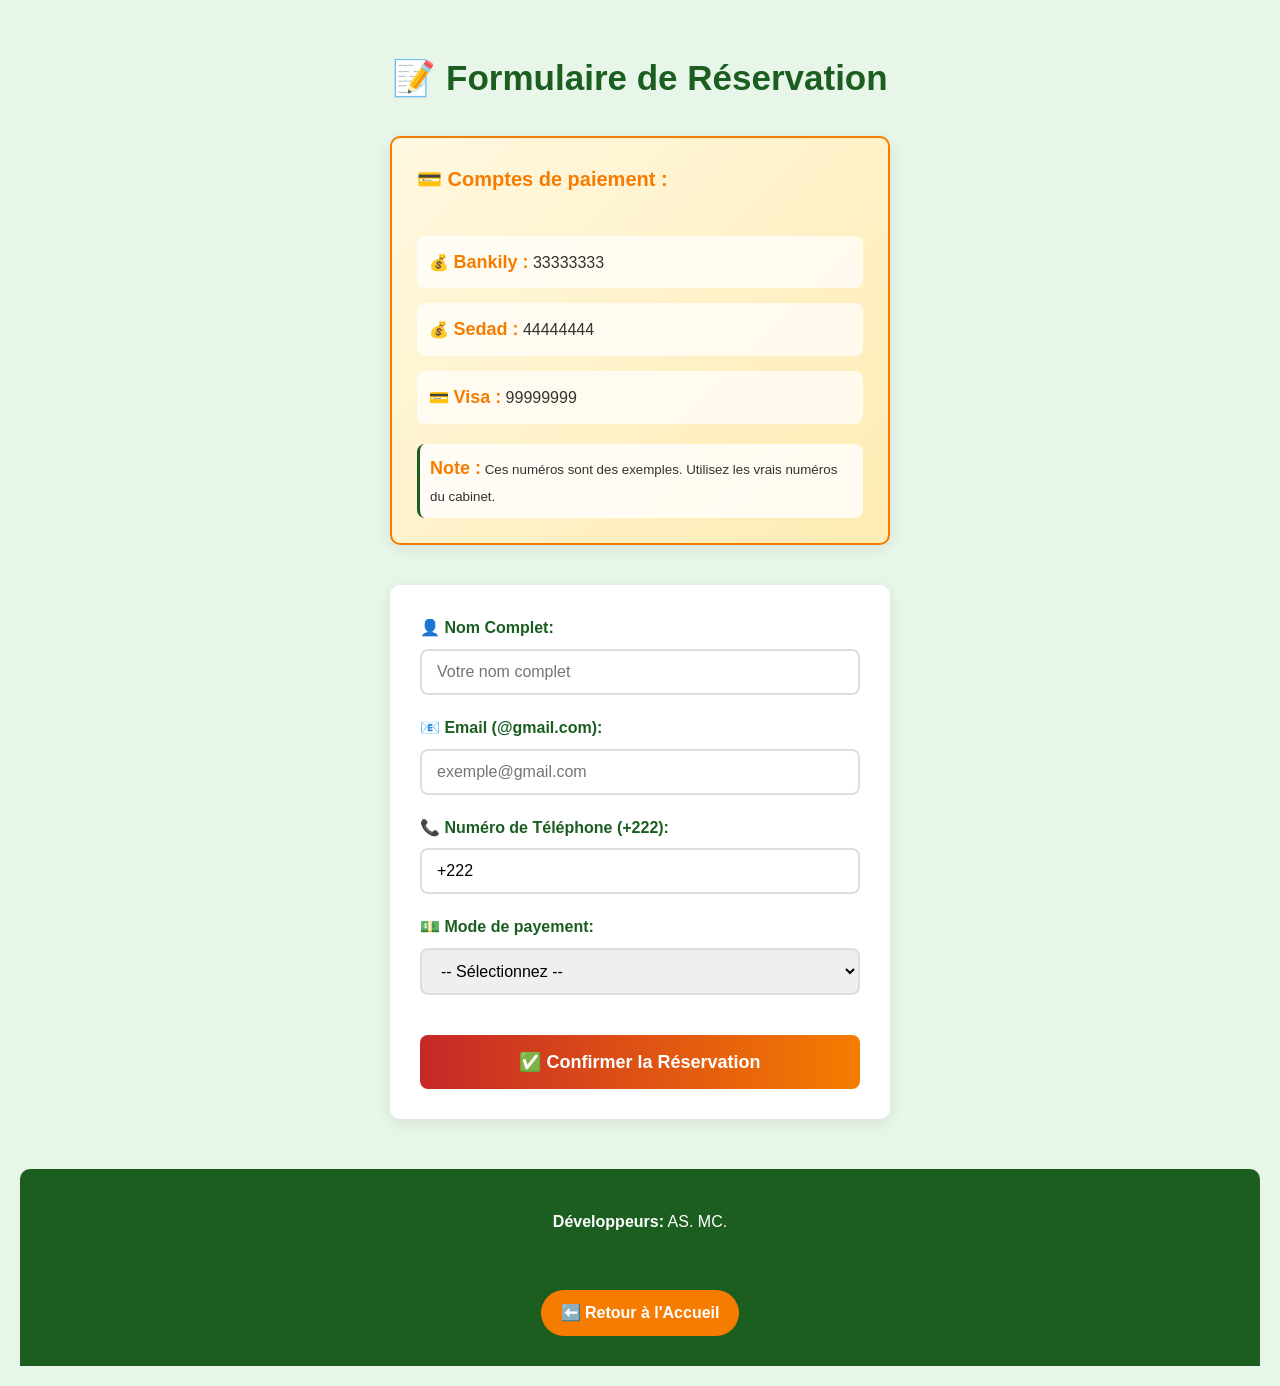
==== booking.html @ 9ab7e004 "Add files via upload" ====
<!DOCTYPE html>
<html lang="fr">
<head>
    <meta charset="UTF-8">
    <meta name="viewport" content="width=device-width, initial-scale=1.0">
    <link rel="stylesheet" href="style.css">
    <title>Booking - Cabinet ISI</title>
</head>
<body>
    <h2 style="color: var(--primary-green); font-size: 35px; text-align: center; margin: 30px 0;">
        📝 Formulaire de Réservation
    </h2>
    
    <!-- معلومات الدفع -->
    <div class="payment-info-box">
        <strong style="color: var(--accent-orange); font-size: 20px;">💳 Comptes de paiement :</strong><br><br>
        
        <div class="payment-method">
            💰 <strong>Bankily :</strong> 33333333
        </div>
        <div class="payment-method">
            💰 <strong>Sedad :</strong> 44444444
        </div>
        <div class="payment-method">
            💳 <strong>Visa :</strong> 99999999
        </div>
        
        <div style="margin-top: 20px; padding: 10px; background: rgba(255,255,255,0.8); border-radius: 8px; border-left: 3px solid var(--primary-green);">
            <small><strong>Note :</strong> Ces numéros sont des exemples. Utilisez les vrais numéros du cabinet.</small>
        </div>
    </div>
    
    <!-- نموذج الحجز -->
    <form id="bookingForm" class="booking-form fade-in">
        <div class="form-group">
            <label>👤 Nom Complet:</label>
            <input type="text" id="nom" placeholder="Votre nom complet" required>
        </div>
        
        <div class="form-group">
            <label>📧 Email (@gmail.com):</label>
            <input type="email" id="email" placeholder="exemple@gmail.com" required>
        </div>
        
        <div class="form-group">
            <label>📞 Numéro de Téléphone (+222):</label>
            <input type="text" id="tel" value="+222 " required>
        </div>
        
        <div class="form-group">
            <label>💵 Mode de payement:</label>
            <select id="payment" required>
                <option value="">-- Sélectionnez --</option>
                <option>Bankily</option>
                <option>SEDAD</option>
                <option>VISA</option>
            </select>
        </div>
        
        <button type="button" onclick="validateForm()" class="submit-btn">
            ✅ Confirmer la Réservation
        </button>
    </form>
    
    <!-- رسالة الواتساب -->
    <div id="msgWhatsapp" class="whatsapp-message">
        <p style="color: var(--accent-blue); font-size: 18px;">
            📩 <strong>Étape finale :</strong> Si vous avez payé, envoyez le reçu sur WhatsApp : 
            <a href="https://wa.me/22230726475" class="whatsapp-link" target="_blank"> <!-- تم التحديث -->
                👉 Cliquez ici : +22230726475
            </a> 
            pour recevoir votre ticket officiel.
        </p>
    </div>
    
    <!-- التذييل -->
    <footer>
        <p><strong>Développeurs:</strong> AS. MC.</p>
        <br>
        <a href="index.html" class="back-link">⬅️ Retour à l'Accueil</a>
    </footer>
    
    <script>
        function validateForm() {
            const email = document.getElementById('email').value;
            const tel = document.getElementById('tel').value;
            const nom = document.getElementById('nom').value;
            const payment = document.getElementById('payment').value;

            // التحقق من الاسم
            if (nom.length < 3) { 
                alert("Veuillez entrer votre nom complet (au moins 3 caractères)."); 
                return; 
            }
            
            // التحقق من البريد الإلكتروني
            if (!email.endsWith('@gmail.com')) { 
                alert("L'email doit être une adresse @gmail.com validé."); 
                return; 
            }
            
            // التحقق من رقم الهاتف
            if (!tel.startsWith('+222') || tel.replace(/\s/g, '').length < 12) { 
                alert("Numéro invalide. Exemple: +222 30 72 64 75"); 
                return; 
            }
            
            // التحقق من طريقة الدفع
            if (!payment) { 
                alert("Veuillez sélectionner un mode de paiement."); 
                return; 
            }

            // إذا نجحت جميع الاختبارات
            document.getElementById('msgWhatsapp').classList.add('show');
            document.getElementById('msgWhatsapp').scrollIntoView({ behavior: 'smooth' });
            
            // رسالة تأكيد
            alert("✅ Réservation confirmée! Veuillez envoyer votre reçu sur WhatsApp au numéro: +22230726475");
        }
        
        // التحكم في حقل رقم الهاتف
        document.getElementById('tel').addEventListener('input', function() {
            if (!this.value.startsWith('+222')) {
                this.value = '+222 ' + this.value.replace(/[^0-9]/g, '').substring(4);
            }
        });
        
        // تنسيق رقم الهاتف أثناء الكتابة
        document.getElementById('tel').addEventListener('keyup', function() {
            let value = this.value.replace(/\D/g, '');
            if (value.length > 3 && value.length <= 6) {
                this.value = '+222 ' + value.substring(3, 5) + ' ' + value.substring(5);
            } else if (value.length > 6 && value.length <= 8) {
                this.value = '+222 ' + value.substring(3, 5) + ' ' + value.substring(5, 7) + ' ' + value.substring(7);
            }
        });
    </script>
</body>
</html>
---- style.css ----
/* ============================================
   ملف الأنماط الموحد - Cabinet Médical ISI
   ألوان متناسقة وتحسينات بصرية
=============================================== */

/* ----- 1. المتغيرات والتهيئة الأساسية ----- */
:root {
    /* لوحة ألوان طبية متناسقة */
    --primary-green: #1b5e20; /* أخضر رئيسي غامق */
    --secondary-green: #2e7d32; /* أخضر ثانوي */
    --light-green: #e8f5e9; /* أخضر فاتح للخلفية */
    --accent-orange: #f57c00; /* برتقالي دافئ */
    --accent-red: #c62828; /* أحمر ناعم */
    --accent-blue: #1565c0; /* أزرق ثقة */
    --white: #ffffff;
    --gray-light: #f5f5f5;
    --gray-medium: #757575;
    --shadow: 0 4px 15px rgba(0, 0, 0, 0.08);
    --radius: 10px;
}

* {
    margin: 0;
    padding: 0;
    box-sizing: border-box;
}

body {
    font-family: 'Segoe UI', 'Arial', sans-serif;
    background-color: var(--light-green);
    color: #333;
    line-height: 1.6;
    padding: 20px;
    min-height: 100vh;
}

/* ----- 2. العلامة المائية الخلفية ----- */
body::before {
    content: "ISI";
    position: fixed;
    top: 0;
    left: 0;
    width: 100%;
    height: 100%;
    font-size: 120px;
    font-weight: bold;
    color: rgba(27, 94, 32, 0.03);
    display: flex;
    flex-wrap: wrap;
    justify-content: space-around;
    align-content: space-around;
    z-index: -1;
    pointer-events: none;
    opacity: 0.5;
}

/* ----- 3. التصميم العام المشترك ----- */
h1, h2, h3 {
    color: var(--primary-green);
    margin-bottom: 20px;
}

.main-title {
    background: linear-gradient(135deg, var(--primary-green), var(--accent-blue));
    color: white;
    font-size: 42px;
    padding: 25px 40px;
    border-radius: 15px;
    display: inline-block;
    margin: 30px auto;
    box-shadow: var(--shadow);
    text-align: center;
}

.isi-blue {
    color: #bbdefb;
    text-shadow: 1px 1px 2px rgba(0,0,0,0.3);
}

/* ----- 4. التصميم لـ index.html ----- */

/* شبكة التخصصات الطبية */
.specialities-container {
    max-width: 1200px;
    margin: 40px auto;
    padding: 20px;
}

.specialities-grid {
    display: grid;
    grid-template-columns: repeat(auto-fit, minmax(250px, 1fr));
    gap: 20px;
    margin-top: 30px;
}

.speciality-item {
    background: white;
    padding: 25px 20px;
    border-radius: var(--radius);
    text-align: center;
    box-shadow: var(--shadow);
    transition: all 0.3s ease;
    border-left: 5px solid var(--secondary-green);
    cursor: pointer;
}

.speciality-item:hover {
    transform: translateY(-5px);
    box-shadow: 0 8px 20px rgba(0,0,0,0.15);
    border-left-color: var(--accent-orange);
}

.speciality-item a {
    color: var(--primary-green);
    text-decoration: none;
    font-size: 20px;
    font-weight: 600;
    display: block;
}

.speciality-item a:hover {
    color: var(--accent-orange);
}

/* قسم الخدمات */
.services-container {
    background: linear-gradient(135deg, #fff3e0, #ffe0b2);
    border: 2px dashed var(--accent-orange);
    padding: 30px;
    border-radius: var(--radius);
    margin: 50px auto;
    max-width: 800px;
    box-shadow: var(--shadow);
}

.services-title {
    font-family: 'Georgia', serif;
    font-size: 32px;
    color: var(--accent-red);
    text-align: center;
    margin-bottom: 25px;
}

.service-sub {
    background: white;
    margin: 15px 0;
    padding: 15px;
    border-radius: var(--radius);
    border-left: 4px solid var(--accent-blue);
}

.service-sub a {
    color: var(--primary-green);
    text-decoration: none;
    font-size: 18px;
    font-weight: 600;
}

.service-sub:hover {
    background-color: var(--light-green);
}

/* ----- 5. التصميم لـ booking.html ----- */

/* معلومات الدفع */
.payment-info-box {
    background: linear-gradient(135deg, #fff8e1, #ffecb3);
    padding: 25px;
    border-radius: var(--radius);
    border: 2px solid var(--accent-orange);
    max-width: 500px;
    margin: 30px auto;
    box-shadow: var(--shadow);
}

.payment-info-box strong {
    color: var(--accent-orange);
    font-size: 18px;
}

.payment-method {
    margin: 15px 0;
    padding: 12px;
    background: rgba(255,255,255,0.7);
    border-radius: 8px;
}

/* نموذج الحجز */
.booking-form {
    background: white;
    padding: 30px;
    border-radius: var(--radius);
    box-shadow: var(--shadow);
    max-width: 500px;
    margin: 40px auto;
}

.form-group {
    margin-bottom: 20px;
}

.form-group label {
    display: block;
    color: var(--primary-green);
    margin-bottom: 8px;
    font-weight: 600;
}

.form-group input,
.form-group select {
    width: 100%;
    padding: 12px 15px;
    border: 2px solid #ddd;
    border-radius: 8px;
    font-size: 16px;
    transition: border-color 0.3s;
}

.form-group input:focus,
.form-group select:focus {
    border-color: var(--secondary-green);
    outline: none;
}

.submit-btn {
    background: linear-gradient(to right, var(--accent-red), var(--accent-orange));
    color: white;
    border: none;
    padding: 16px;
    width: 100%;
    border-radius: 8px;
    font-size: 18px;
    font-weight: bold;
    cursor: pointer;
    transition: all 0.3s;
    margin-top: 20px;
}

.submit-btn:hover {
    transform: translateY(-2px);
    box-shadow: 0 6px 12px rgba(245, 124, 0, 0.3);
}

/* رسالة الواتساب */
.whatsapp-message {
    background: linear-gradient(135deg, #e3f2fd, #bbdefb);
    padding: 25px;
    border-radius: var(--radius);
    border-left: 5px solid var(--accent-blue);
    max-width: 600px;
    margin: 30px auto;
    display: none;
}

.whatsapp-message.show {
    display: block;
    animation: fadeIn 0.5s ease;
}

.whatsapp-link {
    display: inline-block;
    background: #25D366;
    color: white;
    padding: 12px 25px;
    border-radius: 30px;
    text-decoration: none;
    font-weight: bold;
    margin-top: 15px;
    transition: all 0.3s;
}

.whatsapp-link:hover {
    background: #1da851;
    transform: scale(1.05);
}

/* ----- 6. التذييل المشترك ----- */
footer {
    background: var(--primary-green);
    color: white;
    padding: 30px 20px;
    margin-top: 50px;
    border-radius: var(--radius) var(--radius) 0 0;
    text-align: center;
}

footer p {
    margin: 10px 0;
}

.contact-line {
    color: #bbdefb;
    font-style: italic;
    border-bottom: 1px solid rgba(187, 222, 251, 0.3);
    display: inline-block;
    padding-bottom: 5px;
}

.multi-color {
    font-size: 28px;
    font-weight: bold;
    background: linear-gradient(45deg, #f44336, #ff9800, #4caf50, #2196f3);
    -webkit-background-clip: text;
    -webkit-text-fill-color: transparent;
    margin: 15px 0;
}

.back-link {
    display: inline-block;
    background: var(--accent-orange);
    color: white;
    padding: 10px 20px;
    border-radius: 30px;
    text-decoration: none;
    font-weight: bold;
    margin-top: 20px;
    transition: all 0.3s;
}

.back-link:hover {
    background: var(--accent-red);
    transform: translateY(-2px);
}

/* ----- 7. التأثيرات والرسوم المتحركة ----- */
@keyframes fadeIn {
    from { opacity: 0; transform: translateY(20px); }
    to { opacity: 1; transform: translateY(0); }
}

.fade-in {
    animation: fadeIn 0.6s ease;
}

/* ----- 8. التصميم المتجاوب ----- */
@media (max-width: 768px) {
    .main-title {
        font-size: 32px;
        padding: 20px;
    }
    
    .specialities-grid {
        grid-template-columns: 1fr;
    }
    
    .booking-form,
    .payment-info-box {
        margin: 20px;
    }
    
    body::before {
        font-size: 80px;
    }
}

@media (max-width: 480px) {
    body {
        padding: 10px;
    }
    
    .main-title {
        font-size: 28px;
    }
    
    .services-title {
        font-size: 26px;
    }
}
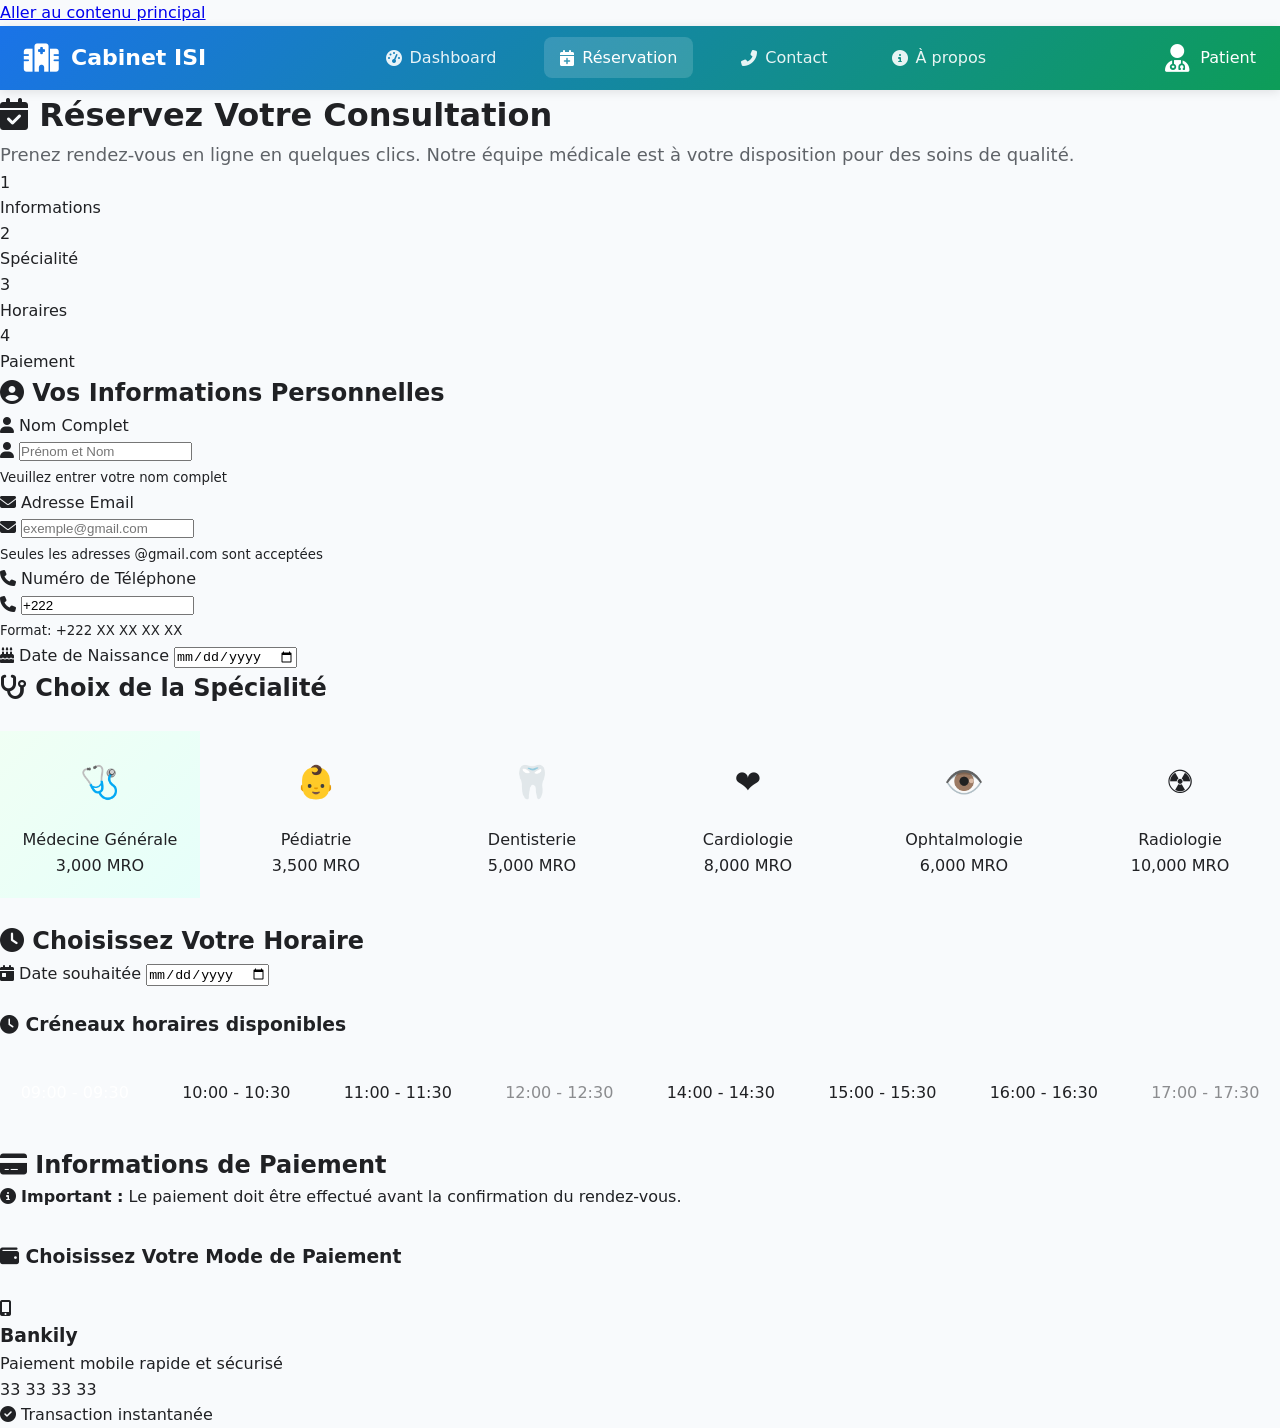
==== commit 52f047dd: "Add files via upload" ====
--- a/booking.html
+++ b/booking.html
@@ -4,137 +4,332 @@
     <meta charset="UTF-8">
     <meta name="viewport" content="width=device-width, initial-scale=1.0">
     <link rel="stylesheet" href="style.css">
-    <title>Booking - Cabinet ISI</title>
+    <link rel="stylesheet" href="https://cdnjs.cloudflare.com/ajax/libs/font-awesome/6.4.0/css/all.min.css">
+    <title>Réservation - Cabinet Médical ISI</title>
+    <style>
+        /* أنماط إضافية خاصة بصفحة الحجز */
+        .specialty-selector {
+            display: grid;
+            grid-template-columns: repeat(auto-fit, minmax(140px, 1fr));
+            gap: 16px;
+            margin: 24px 0;
+        }
+        
+        .specialty-option {
+            background: var(--bg-secondary);
+            border: 2px solid var(--border-light);
+            border-radius: var(--radius-md);
+            padding: 20px 16px;
+            text-align: center;
+            cursor: pointer;
+            transition: all 0.3s ease;
+        }
+        
+        .specialty-option:hover {
+            border-color: var(--medical-teal);
+            transform: translateY(-2px);
+            box-shadow: var(--shadow-md);
+        }
+        
+        .specialty-option.selected {
+            background: linear-gradient(135deg, #f0fff4, #e6fffa);
+            border-color: var(--medical-teal);
+            box-shadow: var(--shadow-md);
+        }
+        
+        .specialty-icon {
+            font-size: 32px;
+            margin-bottom: 12px;
+            color: var(--medical-navy);
+        }
+        
+        .time-slots {
+            display: grid;
+            grid-template-columns: repeat(auto-fit, minmax(120px, 1fr));
+            gap: 12px;
+            margin: 24px 0;
+        }
+        
+        .time-slot {
+            background: var(--bg-secondary);
+            border: 2px solid var(--border-light);
+            border-radius: var(--radius-md);
+            padding: 16px;
+            text-align: center;
+            cursor: pointer;
+            transition: all 0.3s ease;
+        }
+        
+        .time-slot:hover {
+            border-color: var(--medical-teal);
+        }
+        
+        .time-slot.selected {
+            background: linear-gradient(135deg, var(--medical-navy), var(--medical-teal));
+            color: white;
+            border-color: transparent;
+            box-shadow: var(--shadow-md);
+        }
+        
+        .time-slot.disabled {
+            opacity: 0.5;
+            cursor: not-allowed;
+            background: var(--border-light);
+        }
+        
+        .summary-card {
+            background: linear-gradient(135deg, #f8fafc, #f1f5f9);
+            border-radius: var(--radius-lg);
+            padding: 32px;
+            margin: 32px 0;
+            border: 2px solid var(--border-light);
+        }
+        
+        .summary-item {
+            display: flex;
+            justify-content: space-between;
+            padding: 16px 0;
+            border-bottom: 1px solid var(--border-light);
+        }
+        
+        .summary-item:last-child {
+            border-bottom: none;
+            font-weight: 700;
+            font-size: 18px;
+            color: var(--medical-navy);
+        }
+        
+        .amount {
+            font-weight: 600;
+            color: var(--medical-navy);
+        }
+    </style>
 </head>
 <body>
-    <h2 style="color: var(--primary-green); font-size: 35px; text-align: center; margin: 30px 0;">
-        📝 Formulaire de Réservation
-    </h2>
+    <!-- رابط للوصول السريع للمحتوى الرئيسي -->
+    <a href="#main-content" class="skip-to-content">Aller au contenu principal</a>
     
-    <!-- معلومات الدفع -->
-    <div class="payment-info-box">
-        <strong style="color: var(--accent-orange); font-size: 20px;">💳 Comptes de paiement :</strong><br><br>
-        
-        <div class="payment-method">
-            💰 <strong>Bankily :</strong> 33333333
+    <!-- شريط التنقل العلوي -->
+    <nav class="navbar">
+        <div class="nav-container">
+            <div class="logo">
+                <i class="fas fa-hospital"></i>
+                <span>Cabinet <strong>ISI</strong></span>
+            </div>
+            <div class="nav-links">
+                <a href="index.html"><i class="fas fa-tachometer-alt"></i> Dashboard</a>
+                <a href="booking.html" class="active"><i class="fas fa-calendar-plus"></i> Réservation</a>
+                <a href="#contact"><i class="fas fa-phone-alt"></i> Contact</a>
+                <a href="#about"><i class="fas fa-info-circle"></i> À propos</a>
+            </div>
+            <div class="user-info">
+                <i class="fas fa-user-md"></i>
+                <span>Patient</span>
+            </div>
         </div>
-        <div class="payment-method">
-            💰 <strong>Sedad :</strong> 44444444
+    </nav>
+
+    <!-- المحتوى الرئيسي -->
+    <main id="main-content" class="booking-page">
+        <!-- ترويسة الصفحة -->
+        <header class="booking-header">
+            <h1>
+                <i class="fas fa-calendar-check"></i>
+                <span>Réservez Votre Consultation</span>
+            </h1>
+            <p class="subtitle">
+                Prenez rendez-vous en ligne en quelques clics. Notre équipe médicale est à votre disposition pour des soins de qualité.
+            </p>
+        </header>
+
+        <!-- خطوات الحجز -->
+        <div class="booking-steps">
+            <div class="step active">
+                <div class="step-icon">1</div>
+                <span class="step-label">Informations</span>
+            </div>
+            <div class="step">
+                <div class="step-icon">2</div>
+                <span class="step-label">Spécialité</span>
+            </div>
+            <div class="step">
+                <div class="step-icon">3</div>
+                <span class="step-label">Horaires</span>
+            </div>
+            <div class="step">
+                <div class="step-icon">4</div>
+                <span class="step-label">Paiement</span>
+            </div>
         </div>
-        <div class="payment-method">
-            💳 <strong>Visa :</strong> 99999999
-        </div>
-        
-        <div style="margin-top: 20px; padding: 10px; background: rgba(255,255,255,0.8); border-radius: 8px; border-left: 3px solid var(--primary-green);">
-            <small><strong>Note :</strong> Ces numéros sont des exemples. Utilisez les vrais numéros du cabinet.</small>
-        </div>
-    </div>
-    
-    <!-- نموذج الحجز -->
-    <form id="bookingForm" class="booking-form fade-in">
-        <div class="form-group">
-            <label>👤 Nom Complet:</label>
-            <input type="text" id="nom" placeholder="Votre nom complet" required>
-        </div>
-        
-        <div class="form-group">
-            <label>📧 Email (@gmail.com):</label>
-            <input type="email" id="email" placeholder="exemple@gmail.com" required>
-        </div>
-        
-        <div class="form-group">
-            <label>📞 Numéro de Téléphone (+222):</label>
-            <input type="text" id="tel" value="+222 " required>
-        </div>
-        
-        <div class="form-group">
-            <label>💵 Mode de payement:</label>
-            <select id="payment" required>
-                <option value="">-- Sélectionnez --</option>
-                <option>Bankily</option>
-                <option>SEDAD</option>
-                <option>VISA</option>
-            </select>
-        </div>
-        
-        <button type="button" onclick="validateForm()" class="submit-btn">
-            ✅ Confirmer la Réservation
-        </button>
-    </form>
-    
-    <!-- رسالة الواتساب -->
-    <div id="msgWhatsapp" class="whatsapp-message">
-        <p style="color: var(--accent-blue); font-size: 18px;">
-            📩 <strong>Étape finale :</strong> Si vous avez payé, envoyez le reçu sur WhatsApp : 
-            <a href="https://wa.me/22230726475" class="whatsapp-link" target="_blank"> <!-- تم التحديث -->
-                👉 Cliquez ici : +22230726475
-            </a> 
-            pour recevoir votre ticket officiel.
-        </p>
-    </div>
-    
-    <!-- التذييل -->
-    <footer>
-        <p><strong>Développeurs:</strong> AS. MC.</p>
-        <br>
-        <a href="index.html" class="back-link">⬅️ Retour à l'Accueil</a>
-    </footer>
-    
-    <script>
-        function validateForm() {
-            const email = document.getElementById('email').value;
-            const tel = document.getElementById('tel').value;
-            const nom = document.getElementById('nom').value;
-            const payment = document.getElementById('payment').value;
-
-            // التحقق من الاسم
-            if (nom.length < 3) { 
-                alert("Veuillez entrer votre nom complet (au moins 3 caractères)."); 
-                return; 
-            }
-            
-            // التحقق من البريد الإلكتروني
-            if (!email.endsWith('@gmail.com')) { 
-                alert("L'email doit être une adresse @gmail.com validé."); 
-                return; 
-            }
-            
-            // التحقق من رقم الهاتف
-            if (!tel.startsWith('+222') || tel.replace(/\s/g, '').length < 12) { 
-                alert("Numéro invalide. Exemple: +222 30 72 64 75"); 
-                return; 
-            }
-            
-            // التحقق من طريقة الدفع
-            if (!payment) { 
-                alert("Veuillez sélectionner un mode de paiement."); 
-                return; 
-            }
-
-            // إذا نجحت جميع الاختبارات
-            document.getElementById('msgWhatsapp').classList.add('show');
-            document.getElementById('msgWhatsapp').scrollIntoView({ behavior: 'smooth' });
-            
-            // رسالة تأكيد
-            alert("✅ Réservation confirmée! Veuillez envoyer votre reçu sur WhatsApp au numéro: +22230726475");
-        }
-        
-        // التحكم في حقل رقم الهاتف
-        document.getElementById('tel').addEventListener('input', function() {
-            if (!this.value.startsWith('+222')) {
-                this.value = '+222 ' + this.value.replace(/[^0-9]/g, '').substring(4);
-            }
-        });
-        
-        // تنسيق رقم الهاتف أثناء الكتابة
-        document.getElementById('tel').addEventListener('keyup', function() {
-            let value = this.value.replace(/\D/g, '');
-            if (value.length > 3 && value.length <= 6) {
-                this.value = '+222 ' + value.substring(3, 5) + ' ' + value.substring(5);
-            } else if (value.length > 6 && value.length <= 8) {
-                this.value = '+222 ' + value.substring(3, 5) + ' ' + value.substring(5, 7) + ' ' + value.substring(7);
-            }
-        });
-    </script>
-</body>
-</html>
+
+        <!-- نموذج الحجز -->
+        <div class="booking-form-container">
+            <!-- قسم المعلومات الشخصية -->
+            <section class="form-section">
+                <h2 class="section-title">
+                    <i class="fas fa-user-circle"></i>
+                    <span>Vos Informations Personnelles</span>
+                </h2>
+                
+                <form id="bookingForm">
+                    <div class="form-grid">
+                        <!-- الاسم الكامل -->
+                        <div class="form-group">
+                            <label for="fullName">
+                                <i class="fas fa-user"></i>
+                                Nom Complet
+                            </label>
+                            <div class="input-with-icon">
+                                <i class="fas fa-user"></i>
+                                <input type="text" id="fullName" class="form-input" 
+                                       placeholder="Prénom et Nom" required>
+                            </div>
+                            <small class="form-hint">Veuillez entrer votre nom complet</small>
+                        </div>
+
+                        <!-- البريد الإلكتروني -->
+                        <div class="form-group">
+                            <label for="email">
+                                <i class="fas fa-envelope"></i>
+                                Adresse Email
+                            </label>
+                            <div class="input-with-icon">
+                                <i class="fas fa-envelope"></i>
+                                <input type="email" id="email" class="form-input" 
+                                       placeholder="exemple@gmail.com" required>
+                            </div>
+                            <small class="form-hint">Seules les adresses @gmail.com sont acceptées</small>
+                        </div>
+
+                        <!-- رقم الهاتف -->
+                        <div class="form-group">
+                            <label for="phone">
+                                <i class="fas fa-phone"></i>
+                                Numéro de Téléphone
+                            </label>
+                            <div class="input-with-icon">
+                                <i class="fas fa-phone"></i>
+                                <input type="tel" id="phone" class="form-input" 
+                                       value="+222 " required>
+                            </div>
+                            <small class="form-hint">Format: +222 XX XX XX XX</small>
+                        </div>
+
+                        <!-- تاريخ الميلاد -->
+                        <div class="form-group">
+                            <label for="birthDate">
+                                <i class="fas fa-birthday-cake"></i>
+                                Date de Naissance
+                            </label>
+                            <input type="date" id="birthDate" class="form-input" required>
+                        </div>
+                    </div>
+                </form>
+            </section>
+
+            <!-- قسم التخصص الطبي -->
+            <section class="form-section">
+                <h2 class="section-title">
+                    <i class="fas fa-stethoscope"></i>
+                    <span>Choix de la Spécialité</span>
+                </h2>
+                
+                <div class="specialty-selector">
+                    <div class="specialty-option selected" data-specialty="general">
+                        <div class="specialty-icon">🩺</div>
+                        <div class="specialty-name">Médecine Générale</div>
+                        <div class="specialty-price">3,000 MRO</div>
+                    </div>
+                    
+                    <div class="specialty-option" data-specialty="pediatric">
+                        <div class="specialty-icon">👶</div>
+                        <div class="specialty-name">Pédiatrie</div>
+                        <div class="specialty-price">3,500 MRO</div>
+                    </div>
+                    
+                    <div class="specialty-option" data-specialty="dental">
+                        <div class="specialty-icon">🦷</div>
+                        <div class="specialty-name">Dentisterie</div>
+                        <div class="specialty-price">5,000 MRO</div>
+                    </div>
+                    
+                    <div class="specialty-option" data-specialty="cardio">
+                        <div class="specialty-icon">❤️</div>
+                        <div class="specialty-name">Cardiologie</div>
+                        <div class="specialty-price">8,000 MRO</div>
+                    </div>
+                    
+                    <div class="specialty-option" data-specialty="eye">
+                        <div class="specialty-icon">👁️</div>
+                        <div class="specialty-name">Ophtalmologie</div>
+                        <div class="specialty-price">6,000 MRO</div>
+                    </div>
+                    
+                    <div class="specialty-option" data-specialty="radio">
+                        <div class="specialty-icon">☢️</div>
+                        <div class="specialty-name">Radiologie</div>
+                        <div class="specialty-price">10,000 MRO</div>
+                    </div>
+                </div>
+            </section>
+
+            <!-- قسم المواعيد المتاحة -->
+            <section class="form-section">
+                <h2 class="section-title">
+                    <i class="fas fa-clock"></i>
+                    <span>Choisissez Votre Horaire</span>
+                </h2>
+                
+                <div class="form-group">
+                    <label for="appointmentDate">
+                        <i class="fas fa-calendar-day"></i>
+                        Date souhaitée
+                    </label>
+                    <input type="date" id="appointmentDate" class="form-input" required>
+                </div>
+                
+                <h3 style="margin: 24px 0 16px; color: var(--medical-navy);">
+                    <i class="fas fa-clock"></i> Créneaux horaires disponibles
+                </h3>
+                
+                <div class="time-slots">
+                    <div class="time-slot selected">09:00 - 09:30</div>
+                    <div class="time-slot">10:00 - 10:30</div>
+                    <div class="time-slot">11:00 - 11:30</div>
+                    <div class="time-slot disabled">12:00 - 12:30</div>
+                    <div class="time-slot">14:00 - 14:30</div>
+                    <div class="time-slot">15:00 - 15:30</div>
+                    <div class="time-slot">16:00 - 16:30</div>
+                    <div class="time-slot disabled">17:00 - 17:30</div>
+                </div>
+            </section>
+
+            <!-- ===== قسم الدفع في الأسفل ===== -->
+            <section class="payment-section">
+                <h2 class="section-title">
+                    <i class="fas fa-credit-card"></i>
+                    <span>Informations de Paiement</span>
+                </h2>
+                
+                <div class="info-card">
+                    <p><i class="fas fa-info-circle"></i> 
+                        <strong>Important :</strong> Le paiement doit être effectué avant la confirmation du rendez-vous.
+                    </p>
+                </div>
+                
+                <h3 style="margin: 32px 0 24px; color: var(--medical-navy);">
+                    <i class="fas fa-wallet"></i> Choisissez Votre Mode de Paiement
+                </h3>
+                
+                <div class="payment-options">
+                    <!-- بطاقة Bankily -->
+                    <div class="payment-card selected" data-payment="bankily">
+                        <div class="payment-icon">
+                            <i class="fas fa-mobile-alt"></i>
+                        </div>
+                        <h3>Bankily</h3>
+                        <p>Paiement mobile rapide et sécurisé</p>
+                        <div class="payment-number">33 33 33 33</div>
+                        <div class="payment-details">
+                            <p><i class="fas fa-check-circle"></i> Transaction instantanée</p>
+                            <p><i class="fas fa
--- a/style.css
+++ b/style.css
@@ -1,24 +1,35 @@
 /* ============================================
-   ملف الأنماط الموحد - Cabinet Médical ISI
-   ألوان متناسقة وتحسينات بصرية
+   DASHBOARD MEDICAL - Cabinet ISI
+   ألوان طبية متناسقة بدون صور حية
 =============================================== */
 
-/* ----- 1. المتغيرات والتهيئة الأساسية ----- */
+/* ----- 1. متغيرات الألوان الطبية ----- */
 :root {
-    /* لوحة ألوان طبية متناسقة */
-    --primary-green: #1b5e20; /* أخضر رئيسي غامق */
-    --secondary-green: #2e7d32; /* أخضر ثانوي */
-    --light-green: #e8f5e9; /* أخضر فاتح للخلفية */
-    --accent-orange: #f57c00; /* برتقالي دافئ */
-    --accent-red: #c62828; /* أحمر ناعم */
-    --accent-blue: #1565c0; /* أزرق ثقة */
-    --white: #ffffff;
-    --gray-light: #f5f5f5;
-    --gray-medium: #757575;
-    --shadow: 0 4px 15px rgba(0, 0, 0, 0.08);
-    --radius: 10px;
-}
-
+    /* ألوان رئيسية طبية */
+    --primary-blue: #1a73e8; /* أزرق ثقة واحترافية */
+    --secondary-blue: #4285f4; /* أزرق ثانوي */
+    --medical-green: #0d9d58; /* أخضر طبي */
+    --light-bg: #f8fafc; /* خلفية فاتحة */
+    --card-bg: #ffffff; /* خلفية البطاقات */
+    
+    /* ألوان الحالة */
+    --success: #34a853; /* نجاح/متاح */
+    --warning: #f9ab00; /* تحذير */
+    --danger: #ea4335; /* خطر/مشغول */
+    --info: #4285f4; /* معلومات */
+    
+    /* ألوان محايدة */
+    --text-primary: #202124; /* نص رئيسي */
+    --text-secondary: #5f6368; /* نص ثانوي */
+    --border-color: #dadce0; /* لون الحدود */
+    
+    /* تأثيرات */
+    --shadow: 0 1px 3px rgba(60,64,67,0.1), 0 4px 8px rgba(60,64,67,0.1);
+    --shadow-hover: 0 4px 12px rgba(60,64,67,0.15);
+    --radius: 12px;
+}
+
+/* ----- 2. إعادة ضبط عامة ----- */
 * {
     margin: 0;
     padding: 0;
@@ -26,343 +37,621 @@
 }
 
 body {
-    font-family: 'Segoe UI', 'Arial', sans-serif;
-    background-color: var(--light-green);
-    color: #333;
+    font-family: 'Segoe UI', system-ui, -apple-system, sans-serif;
+    background-color: var(--light-bg);
+    color: var(--text-primary);
     line-height: 1.6;
-    padding: 20px;
     min-height: 100vh;
 }
 
-/* ----- 2. العلامة المائية الخلفية ----- */
+/* إزالة العلامة المائية القديمة */
 body::before {
-    content: "ISI";
-    position: fixed;
+    display: none;
+}
+
+/* ----- 3. شريط التنقل العلوي ----- */
+.navbar {
+    background: linear-gradient(135deg, var(--primary-blue), var(--medical-green));
+    color: white;
+    padding: 0 24px;
+    height: 64px;
+    box-shadow: 0 2px 10px rgba(0,0,0,0.1);
+    position: sticky;
     top: 0;
-    left: 0;
-    width: 100%;
+    z-index: 1000;
+}
+
+.nav-container {
+    max-width: 1400px;
+    margin: 0 auto;
+    display: flex;
+    align-items: center;
+    justify-content: space-between;
     height: 100%;
-    font-size: 120px;
-    font-weight: bold;
-    color: rgba(27, 94, 32, 0.03);
-    display: flex;
-    flex-wrap: wrap;
-    justify-content: space-around;
-    align-content: space-around;
-    z-index: -1;
-    pointer-events: none;
-    opacity: 0.5;
-}
-
-/* ----- 3. التصميم العام المشترك ----- */
-h1, h2, h3 {
-    color: var(--primary-green);
-    margin-bottom: 20px;
-}
-
-.main-title {
-    background: linear-gradient(135deg, var(--primary-green), var(--accent-blue));
+}
+
+.logo {
+    display: flex;
+    align-items: center;
+    gap: 12px;
+    font-size: 22px;
+    font-weight: 600;
+}
+
+.logo i {
+    font-size: 28px;
+}
+
+.nav-links {
+    display: flex;
+    gap: 32px;
+}
+
+.nav-links a {
+    color: rgba(255,255,255,0.9);
+    text-decoration: none;
+    display: flex;
+    align-items: center;
+    gap: 8px;
+    padding: 8px 16px;
+    border-radius: 8px;
+    transition: all 0.3s;
+}
+
+.nav-links a:hover, .nav-links a.active {
+    background: rgba(255,255,255,0.15);
     color: white;
-    font-size: 42px;
-    padding: 25px 40px;
-    border-radius: 15px;
-    display: inline-block;
-    margin: 30px auto;
-    box-shadow: var(--shadow);
-    text-align: center;
-}
-
-.isi-blue {
-    color: #bbdefb;
-    text-shadow: 1px 1px 2px rgba(0,0,0,0.3);
-}
-
-/* ----- 4. التصميم لـ index.html ----- */
-
-/* شبكة التخصصات الطبية */
-.specialities-container {
-    max-width: 1200px;
-    margin: 40px auto;
-    padding: 20px;
-}
-
-.specialities-grid {
+}
+
+.user-info {
+    display: flex;
+    align-items: center;
+    gap: 10px;
+    font-weight: 500;
+}
+
+.user-info i {
+    font-size: 28px;
+}
+
+/* ----- 4. Dashboard الرئيسي ----- */
+.dashboard-container {
+    max-width: 1400px;
+    margin: 0 auto;
+    padding: 32px;
+}
+
+.dashboard-header {
+    margin-bottom: 40px;
+}
+
+.dashboard-header h1 {
+    font-size: 36px;
+    color: var(--text-primary);
+    display: flex;
+    align-items: center;
+    gap: 16px;
+    margin-bottom: 8px;
+}
+
+.subtitle {
+    color: var(--text-secondary);
+    font-size: 18px;
+}
+
+/* ----- 5. بطاقات الإحصائيات ----- */
+.stats-grid {
     display: grid;
     grid-template-columns: repeat(auto-fit, minmax(250px, 1fr));
+    gap: 24px;
+    margin-bottom: 40px;
+}
+
+.stat-card {
+    background: var(--card-bg);
+    border-radius: var(--radius);
+    padding: 24px;
+    box-shadow: var(--shadow);
+    display: flex;
+    align-items: center;
     gap: 20px;
-    margin-top: 30px;
-}
-
-.speciality-item {
-    background: white;
-    padding: 25px 20px;
+    transition: transform 0.3s, box-shadow 0.3s;
+}
+
+.stat-card:hover {
+    transform: translateY(-4px);
+    box-shadow: var(--shadow-hover);
+}
+
+.stat-card.patients {
+    border-left: 4px solid var(--medical-green);
+}
+
+.stat-card.appointments {
+    border-left: 4px solid var(--primary-blue);
+}
+
+.stat-card.revenue {
+    border-left: 4px solid var(--warning);
+}
+
+.stat-card.emergencies {
+    border-left: 4px solid var(--danger);
+}
+
+.stat-icon {
+    width: 60px;
+    height: 60px;
+    border-radius: 12px;
+    display: flex;
+    align-items: center;
+    justify-content: center;
+    font-size: 28px;
+}
+
+.stat-card.patients .stat-icon {
+    background: #e6f4ea;
+    color: var(--medical-green);
+}
+
+.stat-card.appointments .stat-icon {
+    background: #e8f0fe;
+    color: var(--primary-blue);
+}
+
+.stat-card.revenue .stat-icon {
+    background: #fef7e0;
+    color: var(--warning);
+}
+
+.stat-card.emergencies .stat-icon {
+    background: #fce8e6;
+    color: var(--danger);
+}
+
+.stat-number {
+    font-size: 32px;
+    font-weight: 700;
+    color: var(--text-primary);
+    margin: 4px 0;
+}
+
+.stat-change {
+    font-size: 14px;
+    color: var(--text-secondary);
+}
+
+.stat-change:before {
+    content: "• ";
+    color: var(--success);
+}
+
+/* ----- 6. قسم التخصصات ----- */
+.specialties-section {
+    background: var(--card-bg);
     border-radius: var(--radius);
+    padding: 32px;
+    margin-bottom: 32px;
+    box-shadow: var(--shadow);
+}
+
+.section-header {
+    display: flex;
+    justify-content: space-between;
+    align-items: center;
+    margin-bottom: 28px;
+}
+
+.section-header h2 {
+    font-size: 24px;
+    display: flex;
+    align-items: center;
+    gap: 12px;
+}
+
+.view-all {
+    color: var(--primary-blue);
+    text-decoration: none;
+    font-weight: 500;
+}
+
+.view-all:hover {
+    text-decoration: underline;
+}
+
+.specialties-grid {
+    display: grid;
+    grid-template-columns: repeat(auto-fit, minmax(200px, 1fr));
+    gap: 24px;
+}
+
+.specialty-card {
+    padding: 24px;
+    border-radius: var(--radius);
+    border: 1px solid var(--border-color);
     text-align: center;
+    transition: all 0.3s;
+}
+
+.specialty-card:hover {
+    border-color: var(--primary-blue);
+    transform: translateY(-4px);
+}
+
+.specialty-icon {
+    width: 64px;
+    height: 64px;
+    border-radius: 16px;
+    display: flex;
+    align-items: center;
+    justify-content: center;
+    margin: 0 auto 16px;
+    font-size: 28px;
+}
+
+.specialty-card h4 {
+    margin: 12px 0 8px;
+    color: var(--text-primary);
+}
+
+.specialty-card p {
+    color: var(--text-secondary);
+    font-size: 14px;
+    margin-bottom: 12px;
+}
+
+.specialty-status {
+    font-size: 12px;
+    font-weight: 500;
+    padding: 4px 12px;
+    border-radius: 20px;
+    display: inline-block;
+}
+
+.specialty-status.available {
+    background: #e6f4ea;
+    color: var(--medical-green);
+}
+
+.specialty-status.busy {
+    background: #fce8e6;
+    color: var(--danger);
+}
+
+/* ----- 7. تخطيط العمودين ----- */
+.two-column-layout {
+    display: grid;
+    grid-template-columns: 1fr 1fr;
+    gap: 32px;
+    margin-bottom: 40px;
+}
+
+@media (max-width: 1024px) {
+    .two-column-layout {
+        grid-template-columns: 1fr;
+    }
+}
+
+/* ----- 8. قسم المواعيد ----- */
+.appointments-section, .notifications-section {
+    background: var(--card-bg);
+    border-radius: var(--radius);
+    padding: 32px;
     box-shadow: var(--shadow);
-    transition: all 0.3s ease;
-    border-left: 5px solid var(--secondary-green);
-    cursor: pointer;
-}
-
-.speciality-item:hover {
-    transform: translateY(-5px);
-    box-shadow: 0 8px 20px rgba(0,0,0,0.15);
-    border-left-color: var(--accent-orange);
-}
-
-.speciality-item a {
-    color: var(--primary-green);
-    text-decoration: none;
+}
+
+.badge {
+    background: var(--primary-blue);
+    color: white;
+    padding: 4px 12px;
+    border-radius: 20px;
+    font-size: 12px;
+    font-weight: 500;
+}
+
+.appointments-list {
+    margin-top: 20px;
+}
+
+.appointment-item {
+    display: flex;
+    align-items: center;
+    padding: 20px;
+    border: 1px solid var(--border-color);
+    border-radius: var(--radius);
+    margin-bottom: 16px;
+    transition: all 0.3s;
+}
+
+.appointment-item:hover {
+    border-color: var(--primary-blue);
+    background: #f8fafc;
+}
+
+.appointment-time {
+    text-align: center;
+    padding-right: 24px;
+    border-right: 2px solid var(--border-color);
+    min-width: 80px;
+}
+
+.time {
     font-size: 20px;
     font-weight: 600;
-    display: block;
-}
-
-.speciality-item a:hover {
-    color: var(--accent-orange);
-}
-
-/* قسم الخدمات */
-.services-container {
-    background: linear-gradient(135deg, #fff3e0, #ffe0b2);
-    border: 2px dashed var(--accent-orange);
-    padding: 30px;
+    color: var(--text-primary);
+}
+
+.duration {
+    font-size: 12px;
+    color: var(--text-secondary);
+    margin-top: 4px;
+}
+
+.appointment-details {
+    flex: 1;
+    padding: 0 24px;
+}
+
+.appointment-details h4 {
+    margin-bottom: 6px;
+    color: var(--text-primary);
+}
+
+.appointment-details p {
+    color: var(--text-secondary);
+    font-size: 14px;
+    margin-bottom: 6px;
+    display: flex;
+    align-items: center;
+    gap: 8px;
+}
+
+.doctor {
+    font-size: 13px;
+    color: var(--primary-blue);
+    font-weight: 500;
+}
+
+.appointment-status {
+    padding: 6px 16px;
+    border-radius: 20px;
+    font-size: 12px;
+    font-weight: 500;
+}
+
+.appointment-status.confirmed {
+    background: #e6f4ea;
+    color: var(--medical-green);
+}
+
+.appointment-status.pending {
+    background: #fef7e0;
+    color: var(--warning);
+}
+
+/* ----- 9. قسم الإشعارات ----- */
+.notifications-list {
+    margin: 20px 0 32px;
+}
+
+.notification-item {
+    display: flex;
+    align-items: flex-start;
+    padding: 16px;
     border-radius: var(--radius);
-    margin: 50px auto;
-    max-width: 800px;
-    box-shadow: var(--shadow);
-}
-
-.services-title {
-    font-family: 'Georgia', serif;
-    font-size: 32px;
-    color: var(--accent-red);
-    text-align: center;
-    margin-bottom: 25px;
-}
-
-.service-sub {
+    margin-bottom: 12px;
+    border: 1px solid var(--border-color);
+}
+
+.notification-item.new {
+    background: #f8fafc;
+    border-color: var(--primary-blue);
+}
+
+.notification-icon {
+    width: 40px;
+    height: 40px;
+    border-radius: 10px;
+    display: flex;
+    align-items: center;
+    justify-content: center;
+    margin-right: 16px;
+    flex-shrink: 0;
+}
+
+.notification-icon.urgent {
+    background: #fce8e6;
+    color: var(--danger);
+}
+
+.notification-icon.info {
+    background: #e8f0fe;
+    color: var(--primary-blue);
+}
+
+.notification-icon.warning {
+    background: #fef7e0;
+    color: var(--warning);
+}
+
+.notification-content h4 {
+    margin-bottom: 4px;
+    color: var(--text-primary);
+}
+
+.notification-content p {
+    color: var(--text-secondary);
+    font-size: 14px;
+    margin-bottom: 4px;
+}
+
+.notification-time {
+    font-size: 12px;
+    color: var(--text-secondary);
+}
+
+/* ----- 10. الإجراءات السريعة ----- */
+.quick-actions {
+    margin-top: 32px;
+    padding-top: 24px;
+    border-top: 1px solid var(--border-color);
+}
+
+.quick-actions h3 {
+    margin-bottom: 20px;
+    display: flex;
+    align-items: center;
+    gap: 10px;
+    color: var(--text-primary);
+}
+
+.actions-grid {
+    display: grid;
+    grid-template-columns: repeat(2, 1fr);
+    gap: 16px;
+}
+
+.action-btn {
+    display: flex;
+    flex-direction: column;
+    align-items: center;
+    padding: 20px 16px;
+    background: var(--light-bg);
+    border-radius: var(--radius);
+    text-decoration: none;
+    color: var(--text-primary);
+    transition: all 0.3s;
+    border: 1px solid var(--border-color);
+}
+
+.action-btn:hover {
+    background: var(--primary-blue);
+    color: white;
+    border-color: var(--primary-blue);
+    transform: translateY(-2px);
+}
+
+.action-btn i {
+    font-size: 24px;
+    margin-bottom: 12px;
+}
+
+.action-btn span {
+    font-size: 14px;
+    font-weight: 500;
+}
+
+/* ----- 11. تذييل Dashboard ----- */
+.dashboard-footer {
+    background: linear-gradient(135deg, var(--primary-blue), var(--medical-green));
+    color: white;
+    margin-top: 60px;
+    border-radius: var(--radius) var(--radius) 0 0;
+}
+
+.footer-content {
+    max-width: 1400px;
+    margin: 0 auto;
+    padding: 48px 32px;
+    display: grid;
+    grid-template-columns: repeat(auto-fit, minmax(250px, 1fr));
+    gap: 48px;
+}
+
+.footer-section h4 {
+    font-size: 18px;
+    margin-bottom: 20px;
+    display: flex;
+    align-items: center;
+    gap: 10px;
+}
+
+.footer-section p {
+    margin: 8px 0;
+    opacity: 0.9;
+}
+
+.footer-section .signature {
+    font-size: 24px;
+    font-weight: bold;
+    background: linear-gradient(45deg, #fff, #bbdefb);
+    -webkit-background-clip: text;
+    -webkit-text-fill-color: transparent;
+    margin-top: 16px;
+}
+
+.footer-bottom {
+    background: rgba(0,0,0,0.1);
+    padding: 24px 32px;
+    display: flex;
+    justify-content: space-between;
+    align-items: center;
+}
+
+.booking-link {
     background: white;
-    margin: 15px 0;
-    padding: 15px;
-    border-radius: var(--radius);
-    border-left: 4px solid var(--accent-blue);
-}
-
-.service-sub a {
-    color: var(--primary-green);
-    text-decoration: none;
-    font-size: 18px;
-    font-weight: 600;
-}
-
-.service-sub:hover {
-    background-color: var(--light-green);
-}
-
-/* ----- 5. التصميم لـ booking.html ----- */
-
-/* معلومات الدفع */
-.payment-info-box {
-    background: linear-gradient(135deg, #fff8e1, #ffecb3);
-    padding: 25px;
-    border-radius: var(--radius);
-    border: 2px solid var(--accent-orange);
-    max-width: 500px;
-    margin: 30px auto;
-    box-shadow: var(--shadow);
-}
-
-.payment-info-box strong {
-    color: var(--accent-orange);
-    font-size: 18px;
-}
-
-.payment-method {
-    margin: 15px 0;
-    padding: 12px;
-    background: rgba(255,255,255,0.7);
-    border-radius: 8px;
-}
-
-/* نموذج الحجز */
-.booking-form {
-    background: white;
-    padding: 30px;
-    border-radius: var(--radius);
-    box-shadow: var(--shadow);
-    max-width: 500px;
-    margin: 40px auto;
-}
-
-.form-group {
-    margin-bottom: 20px;
-}
-
-.form-group label {
-    display: block;
-    color: var(--primary-green);
-    margin-bottom: 8px;
-    font-weight: 600;
-}
-
-.form-group input,
-.form-group select {
-    width: 100%;
-    padding: 12px 15px;
-    border: 2px solid #ddd;
-    border-radius: 8px;
-    font-size: 16px;
-    transition: border-color 0.3s;
-}
-
-.form-group input:focus,
-.form-group select:focus {
-    border-color: var(--secondary-green);
-    outline: none;
-}
-
-.submit-btn {
-    background: linear-gradient(to right, var(--accent-red), var(--accent-orange));
-    color: white;
-    border: none;
-    padding: 16px;
-    width: 100%;
-    border-radius: 8px;
-    font-size: 18px;
-    font-weight: bold;
-    cursor: pointer;
-    transition: all 0.3s;
-    margin-top: 20px;
-}
-
-.submit-btn:hover {
-    transform: translateY(-2px);
-    box-shadow: 0 6px 12px rgba(245, 124, 0, 0.3);
-}
-
-/* رسالة الواتساب */
-.whatsapp-message {
-    background: linear-gradient(135deg, #e3f2fd, #bbdefb);
-    padding: 25px;
-    border-radius: var(--radius);
-    border-left: 5px solid var(--accent-blue);
-    max-width: 600px;
-    margin: 30px auto;
-    display: none;
-}
-
-.whatsapp-message.show {
-    display: block;
-    animation: fadeIn 0.5s ease;
-}
-
-.whatsapp-link {
-    display: inline-block;
-    background: #25D366;
-    color: white;
-    padding: 12px 25px;
+    color: var(--primary-blue);
+    padding: 12px 24px;
     border-radius: 30px;
     text-decoration: none;
-    font-weight: bold;
-    margin-top: 15px;
+    font-weight: 500;
+    display: flex;
+    align-items: center;
+    gap: 10px;
     transition: all 0.3s;
 }
 
-.whatsapp-link:hover {
-    background: #1da851;
-    transform: scale(1.05);
-}
-
-/* ----- 6. التذييل المشترك ----- */
-footer {
-    background: var(--primary-green);
+.booking-link:hover {
+    background: var(--medical-green);
     color: white;
-    padding: 30px 20px;
-    margin-top: 50px;
-    border-radius: var(--radius) var(--radius) 0 0;
-    text-align: center;
-}
-
-footer p {
-    margin: 10px 0;
-}
-
-.contact-line {
-    color: #bbdefb;
-    font-style: italic;
-    border-bottom: 1px solid rgba(187, 222, 251, 0.3);
-    display: inline-block;
-    padding-bottom: 5px;
-}
-
-.multi-color {
-    font-size: 28px;
-    font-weight: bold;
-    background: linear-gradient(45deg, #f44336, #ff9800, #4caf50, #2196f3);
-    -webkit-background-clip: text;
-    -webkit-text-fill-color: transparent;
-    margin: 15px 0;
-}
-
-.back-link {
-    display: inline-block;
-    background: var(--accent-orange);
-    color: white;
-    padding: 10px 20px;
-    border-radius: 30px;
-    text-decoration: none;
-    font-weight: bold;
-    margin-top: 20px;
-    transition: all 0.3s;
-}
-
-.back-link:hover {
-    background: var(--accent-red);
     transform: translateY(-2px);
 }
 
-/* ----- 7. التأثيرات والرسوم المتحركة ----- */
-@keyframes fadeIn {
-    from { opacity: 0; transform: translateY(20px); }
-    to { opacity: 1; transform: translateY(0); }
-}
-
-.fade-in {
-    animation: fadeIn 0.6s ease;
-}
-
-/* ----- 8. التصميم المتجاوب ----- */
+/* ----- 12. تنسيق متجاوب ----- */
 @media (max-width: 768px) {
-    .main-title {
-        font-size: 32px;
-        padding: 20px;
-    }
-    
-    .specialities-grid {
+    .dashboard-container {
+        padding: 16px;
+    }
+    
+    .nav-links {
+        display: none;
+    }
+    
+    .stats-grid {
         grid-template-columns: 1fr;
     }
     
-    .booking-form,
-    .payment-info-box {
-        margin: 20px;
-    }
-    
-    body::before {
-        font-size: 80px;
+    .specialties-grid {
+        grid-template-columns: 1fr 1fr;
+    }
+    
+    .actions-grid {
+        grid-template-columns: 1fr;
+    }
+    
+    .footer-bottom {
+        flex-direction: column;
+        gap: 16px;
+        text-align: center;
     }
 }
 
 @media (max-width: 480px) {
-    body {
-        padding: 10px;
-    }
-    
-    .main-title {
-        font-size: 28px;
-    }
-    
-    .services-title {
-        font-size: 26px;
-    }
-}
+    .specialties-grid {
+        grid-template-columns: 1fr;
+    }
+    
+    .appointment-item {
+        flex-direction: column;
+        text-align: center;
+    }
+    
+    .appointment-time {
+        border-right: none;
+        border-bottom: 2px solid var(--border-color);
+        padding-right: 0;
+        padding-bottom: 16px;
+        margin-bottom: 16px;
+        width: 100%;
+    }
+}
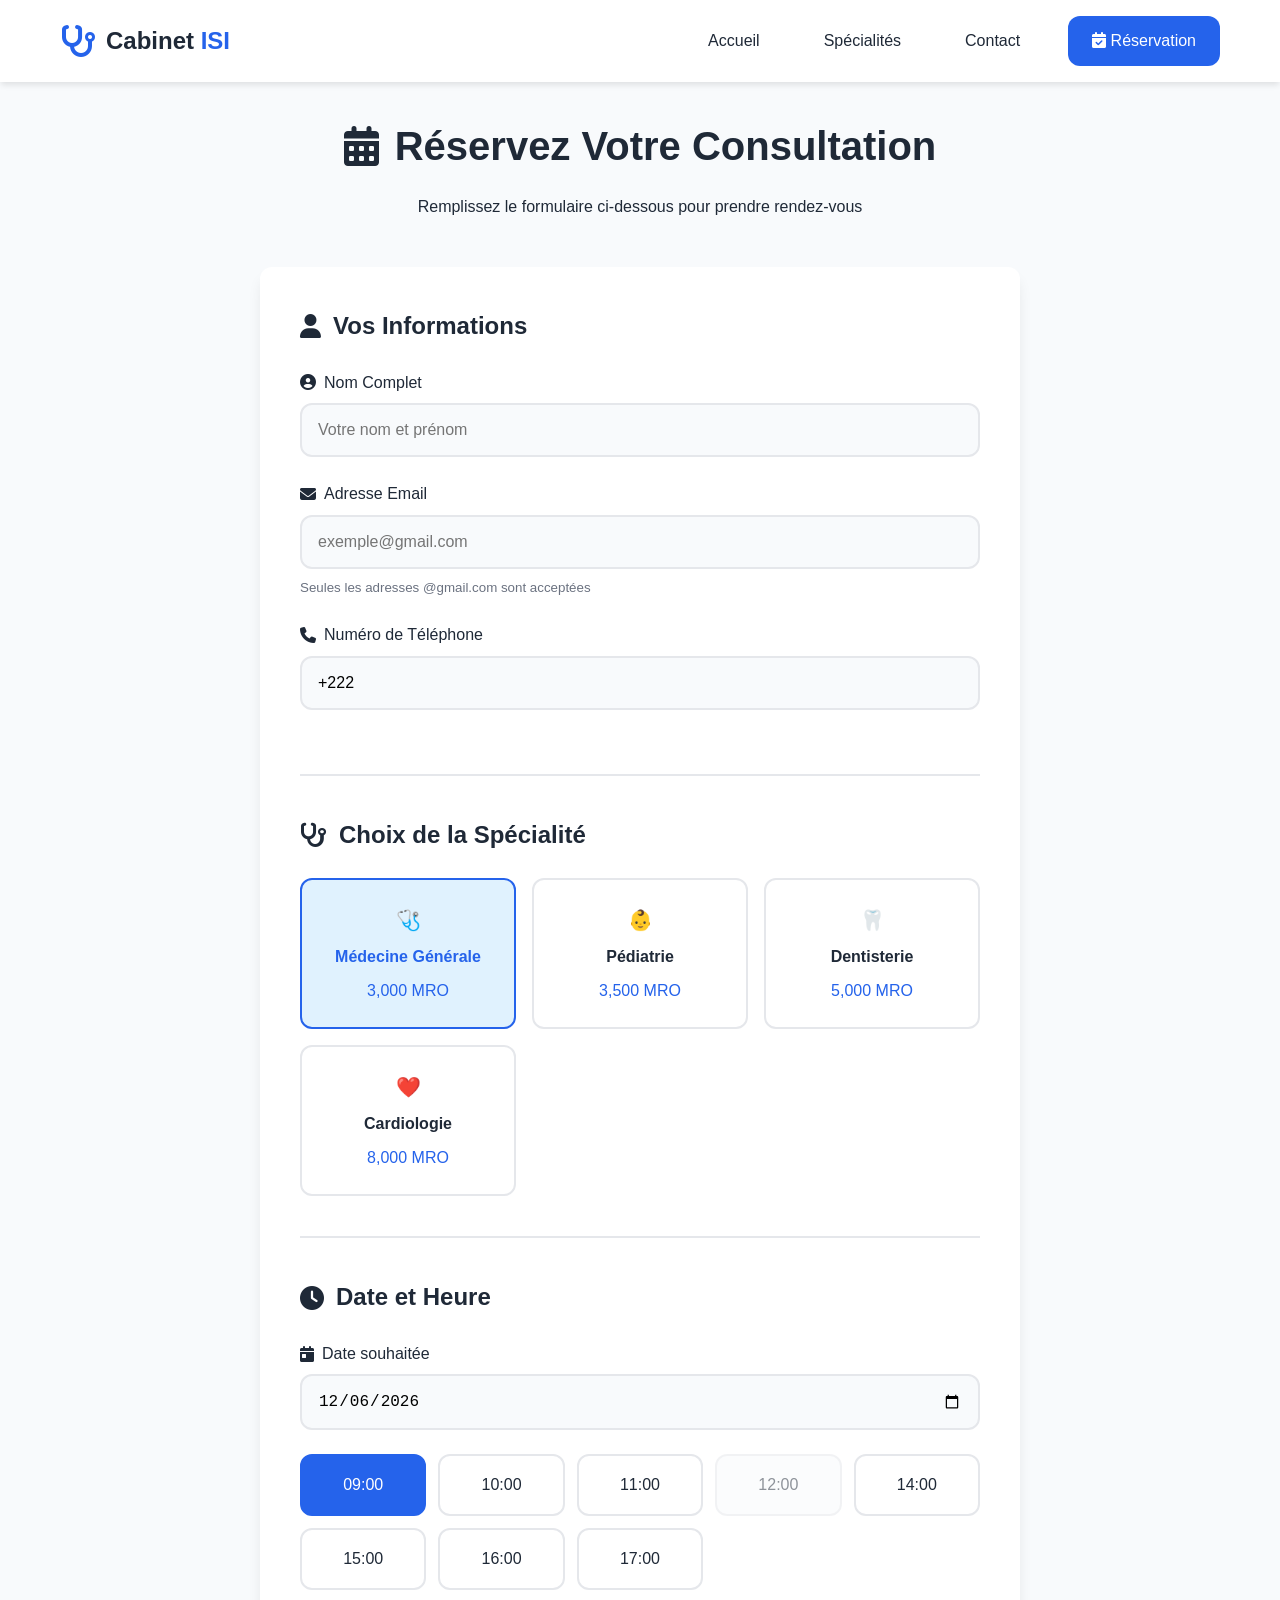
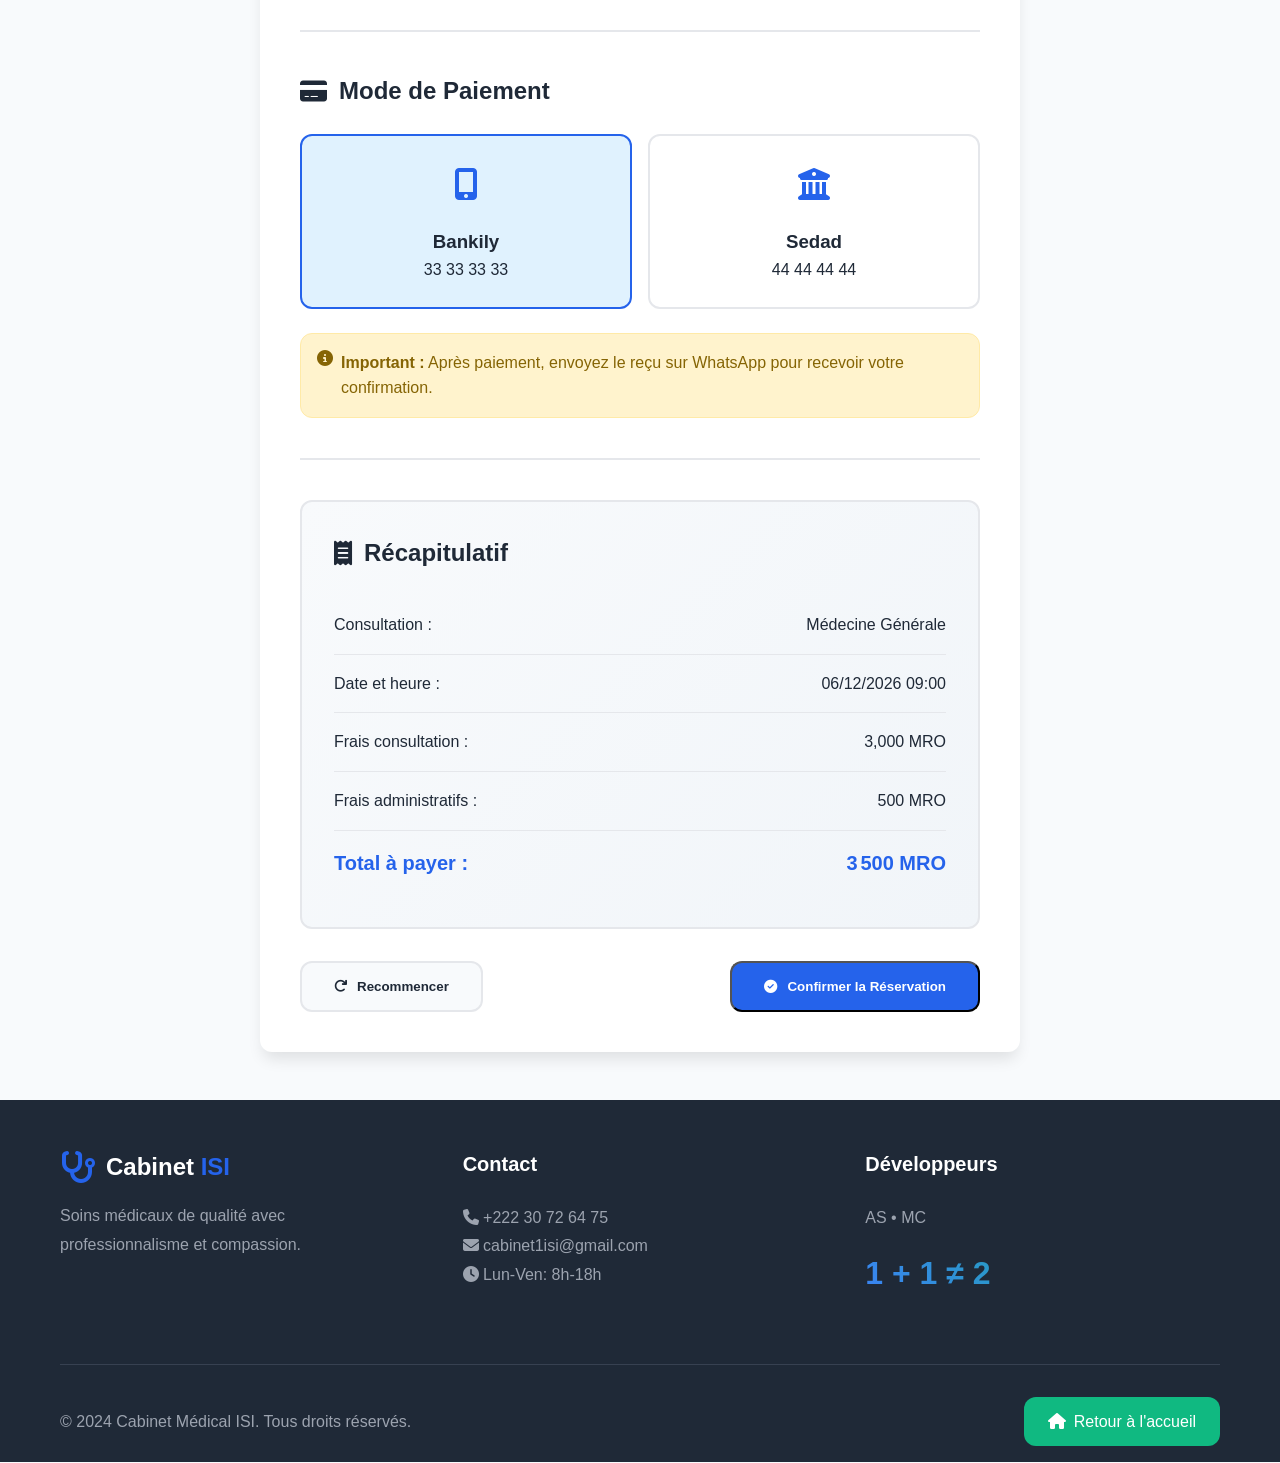
==== commit d900c98c: "Add files via upload" ====
--- a/booking.html
+++ b/booking.html
@@ -3,333 +3,844 @@
 <head>
     <meta charset="UTF-8">
     <meta name="viewport" content="width=device-width, initial-scale=1.0">
+    <title>Réservation - Cabinet ISI</title>
     <link rel="stylesheet" href="style.css">
     <link rel="stylesheet" href="https://cdnjs.cloudflare.com/ajax/libs/font-awesome/6.4.0/css/all.min.css">
-    <title>Réservation - Cabinet Médical ISI</title>
     <style>
-        /* أنماط إضافية خاصة بصفحة الحجز */
-        .specialty-selector {
+        /* أنماط إضافية لصفحة الحجز */
+        .booking-page {
+            max-width: 800px;
+            margin: 2rem auto;
+            padding: 0 20px;
+        }
+        
+        .booking-header {
+            text-align: center;
+            margin-bottom: 3rem;
+        }
+        
+        .booking-header h1 {
+            font-size: 2.5rem;
+            color: var(--text-dark);
+            margin-bottom: 1rem;
+            display: flex;
+            align-items: center;
+            justify-content: center;
+            gap: 1rem;
+        }
+        
+        .booking-form {
+            background: var(--bg-white);
+            border-radius: var(--radius);
+            padding: 2.5rem;
+            box-shadow: var(--shadow-lg);
+            margin-bottom: 3rem;
+        }
+        
+        .form-step {
+            margin-bottom: 2.5rem;
+            padding-bottom: 2.5rem;
+            border-bottom: 2px solid var(--border);
+        }
+        
+        .form-step:last-child {
+            border-bottom: none;
+        }
+        
+        .step-title {
+            font-size: 1.5rem;
+            color: var(--text-dark);
+            margin-bottom: 1.5rem;
+            display: flex;
+            align-items: center;
+            gap: 0.75rem;
+        }
+        
+        .form-group {
+            margin-bottom: 1.5rem;
+        }
+        
+        .form-label {
+            display: block;
+            margin-bottom: 0.5rem;
+            font-weight: 500;
+            color: var(--text-dark);
+            display: flex;
+            align-items: center;
+            gap: 0.5rem;
+        }
+        
+        .form-input {
+            width: 100%;
+            padding: 1rem;
+            border: 2px solid var(--border);
+            border-radius: var(--radius);
+            font-size: 1rem;
+            transition: all 0.3s ease;
+            background: var(--bg-light);
+        }
+        
+        .form-input:focus {
+            outline: none;
+            border-color: var(--primary);
+            background: white;
+            box-shadow: 0 0 0 3px rgba(37, 99, 235, 0.1);
+        }
+        
+        .specialty-selection {
             display: grid;
-            grid-template-columns: repeat(auto-fit, minmax(140px, 1fr));
-            gap: 16px;
-            margin: 24px 0;
-        }
-        
-        .specialty-option {
-            background: var(--bg-secondary);
-            border: 2px solid var(--border-light);
-            border-radius: var(--radius-md);
-            padding: 20px 16px;
+            grid-template-columns: repeat(auto-fit, minmax(180px, 1fr));
+            gap: 1rem;
+            margin-top: 1rem;
+        }
+        
+        .specialty-btn {
+            padding: 1.5rem 1rem;
+            border: 2px solid var(--border);
+            border-radius: var(--radius);
+            background: white;
+            cursor: pointer;
+            transition: all 0.3s ease;
+            text-align: center;
+        }
+        
+        .specialty-btn:hover {
+            border-color: var(--primary);
+            transform: translateY(-2px);
+        }
+        
+        .specialty-btn.selected {
+            border-color: var(--primary);
+            background: #e0f2fe;
+            color: var(--primary);
+        }
+        
+        .time-slots {
+            display: grid;
+            grid-template-columns: repeat(auto-fit, minmax(120px, 1fr));
+            gap: 0.75rem;
+            margin-top: 1rem;
+        }
+        
+        .time-slot {
+            padding: 1rem;
+            border: 2px solid var(--border);
+            border-radius: var(--radius);
             text-align: center;
             cursor: pointer;
             transition: all 0.3s ease;
-        }
-        
-        .specialty-option:hover {
-            border-color: var(--medical-teal);
-            transform: translateY(-2px);
-            box-shadow: var(--shadow-md);
-        }
-        
-        .specialty-option.selected {
-            background: linear-gradient(135deg, #f0fff4, #e6fffa);
-            border-color: var(--medical-teal);
-            box-shadow: var(--shadow-md);
-        }
-        
-        .specialty-icon {
-            font-size: 32px;
-            margin-bottom: 12px;
-            color: var(--medical-navy);
-        }
-        
-        .time-slots {
+            background: white;
+        }
+        
+        .time-slot:hover {
+            border-color: var(--primary);
+        }
+        
+        .time-slot.selected {
+            background: var(--primary);
+            color: white;
+            border-color: var(--primary);
+        }
+        
+        .time-slot.disabled {
+            opacity: 0.5;
+            cursor: not-allowed;
+            background: var(--bg-light);
+        }
+        
+        .payment-methods {
             display: grid;
-            grid-template-columns: repeat(auto-fit, minmax(120px, 1fr));
-            gap: 12px;
-            margin: 24px 0;
-        }
-        
-        .time-slot {
-            background: var(--bg-secondary);
-            border: 2px solid var(--border-light);
-            border-radius: var(--radius-md);
-            padding: 16px;
+            grid-template-columns: repeat(auto-fit, minmax(200px, 1fr));
+            gap: 1rem;
+            margin-top: 1rem;
+        }
+        
+        .payment-method {
+            padding: 1.5rem;
+            border: 2px solid var(--border);
+            border-radius: var(--radius);
             text-align: center;
             cursor: pointer;
             transition: all 0.3s ease;
         }
         
-        .time-slot:hover {
-            border-color: var(--medical-teal);
-        }
-        
-        .time-slot.selected {
-            background: linear-gradient(135deg, var(--medical-navy), var(--medical-teal));
-            color: white;
-            border-color: transparent;
-            box-shadow: var(--shadow-md);
-        }
-        
-        .time-slot.disabled {
-            opacity: 0.5;
-            cursor: not-allowed;
-            background: var(--border-light);
+        .payment-method:hover {
+            border-color: var(--primary);
+            transform: translateY(-2px);
+        }
+        
+        .payment-method.selected {
+            border-color: var(--primary);
+            background: #e0f2fe;
+        }
+        
+        .payment-icon {
+            font-size: 2rem;
+            color: var(--primary);
+            margin-bottom: 1rem;
         }
         
         .summary-card {
-            background: linear-gradient(135deg, #f8fafc, #f1f5f9);
-            border-radius: var(--radius-lg);
-            padding: 32px;
-            margin: 32px 0;
-            border: 2px solid var(--border-light);
+            background: linear-gradient(135deg, #f8fafc 0%, #f1f5f9 100%);
+            border-radius: var(--radius);
+            padding: 2rem;
+            margin: 2rem 0;
+            border: 2px solid var(--border);
         }
         
         .summary-item {
             display: flex;
             justify-content: space-between;
-            padding: 16px 0;
-            border-bottom: 1px solid var(--border-light);
+            padding: 1rem 0;
+            border-bottom: 1px solid var(--border);
         }
         
         .summary-item:last-child {
             border-bottom: none;
             font-weight: 700;
-            font-size: 18px;
-            color: var(--medical-navy);
-        }
-        
-        .amount {
+            font-size: 1.25rem;
+            color: var(--primary);
+        }
+        
+        .form-actions {
+            display: flex;
+            gap: 1rem;
+            margin-top: 2rem;
+            justify-content: space-between;
+        }
+        
+        .btn-back {
+            background: var(--bg-light);
+            color: var(--text-dark);
+            border: 2px solid var(--border);
+        }
+        
+        .btn-back:hover {
+            background: #e5e7eb;
+        }
+        
+        .confirmation-modal {
+            display: none;
+            position: fixed;
+            top: 0;
+            left: 0;
+            width: 100%;
+            height: 100%;
+            background: rgba(0, 0, 0, 0.8);
+            z-index: 2000;
+            align-items: center;
+            justify-content: center;
+        }
+        
+        .confirmation-content {
+            background: white;
+            border-radius: var(--radius);
+            padding: 3rem;
+            width: 90%;
+            max-width: 500px;
+            text-align: center;
+        }
+        
+        .confirmation-icon {
+            width: 80px;
+            height: 80px;
+            background: var(--secondary);
+            border-radius: 50%;
+            display: flex;
+            align-items: center;
+            justify-content: center;
+            margin: 0 auto 1.5rem;
+            font-size: 2.5rem;
+            color: white;
+        }
+        
+        .whatsapp-btn {
+            display: inline-flex;
+            align-items: center;
+            gap: 0.75rem;
+            background: #25D366;
+            color: white;
+            text-decoration: none;
+            padding: 1rem 2rem;
+            border-radius: var(--radius);
             font-weight: 600;
-            color: var(--medical-navy);
+            margin: 1.5rem 0;
+            transition: all 0.3s ease;
+            width: 100%;
+            justify-content: center;
+        }
+        
+        .whatsapp-btn:hover {
+            background: #128C7E;
+            transform: translateY(-2px);
+        }
+        
+        @media (max-width: 768px) {
+            .booking-form {
+                padding: 1.5rem;
+            }
+            
+            .form-actions {
+                flex-direction: column;
+            }
+            
+            .specialty-selection,
+            .time-slots,
+            .payment-methods {
+                grid-template-columns: repeat(2, 1fr);
+            }
+        }
+        
+        @media (max-width: 480px) {
+            .specialty-selection,
+            .time-slots,
+            .payment-methods {
+                grid-template-columns: 1fr;
+            }
+            
+            .booking-header h1 {
+                font-size: 2rem;
+                flex-direction: column;
+            }
         }
     </style>
 </head>
 <body>
-    <!-- رابط للوصول السريع للمحتوى الرئيسي -->
-    <a href="#main-content" class="skip-to-content">Aller au contenu principal</a>
-    
-    <!-- شريط التنقل العلوي -->
+    <!-- Navigation -->
     <nav class="navbar">
-        <div class="nav-container">
+        <div class="container">
             <div class="logo">
-                <i class="fas fa-hospital"></i>
-                <span>Cabinet <strong>ISI</strong></span>
+                <i class="fas fa-stethoscope"></i>
+                <h1>Cabinet <span>ISI</span></h1>
             </div>
             <div class="nav-links">
-                <a href="index.html"><i class="fas fa-tachometer-alt"></i> Dashboard</a>
-                <a href="booking.html" class="active"><i class="fas fa-calendar-plus"></i> Réservation</a>
-                <a href="#contact"><i class="fas fa-phone-alt"></i> Contact</a>
-                <a href="#about"><i class="fas fa-info-circle"></i> À propos</a>
-            </div>
-            <div class="user-info">
-                <i class="fas fa-user-md"></i>
-                <span>Patient</span>
-            </div>
+                <a href="index.html">Accueil</a>
+                <a href="index.html#specialites">Spécialités</a>
+                <a href="index.html#contact">Contact</a>
+                <a href="booking.html" class="btn-reserve active">
+                    <i class="fas fa-calendar-check"></i> Réservation
+                </a>
+            </div>
+            <button class="menu-btn">
+                <i class="fas fa-bars"></i>
+            </button>
         </div>
     </nav>
 
-    <!-- المحتوى الرئيسي -->
-    <main id="main-content" class="booking-page">
-        <!-- ترويسة الصفحة -->
+    <!-- Booking Page -->
+    <main class="booking-page">
         <header class="booking-header">
             <h1>
-                <i class="fas fa-calendar-check"></i>
+                <i class="fas fa-calendar-alt"></i>
                 <span>Réservez Votre Consultation</span>
             </h1>
-            <p class="subtitle">
-                Prenez rendez-vous en ligne en quelques clics. Notre équipe médicale est à votre disposition pour des soins de qualité.
-            </p>
+            <p>Remplissez le formulaire ci-dessous pour prendre rendez-vous</p>
         </header>
 
-        <!-- خطوات الحجز -->
-        <div class="booking-steps">
-            <div class="step active">
-                <div class="step-icon">1</div>
-                <span class="step-label">Informations</span>
-            </div>
-            <div class="step">
-                <div class="step-icon">2</div>
-                <span class="step-label">Spécialité</span>
-            </div>
-            <div class="step">
-                <div class="step-icon">3</div>
-                <span class="step-label">Horaires</span>
-            </div>
-            <div class="step">
-                <div class="step-icon">4</div>
-                <span class="step-label">Paiement</span>
-            </div>
-        </div>
-
-        <!-- نموذج الحجز -->
-        <div class="booking-form-container">
-            <!-- قسم المعلومات الشخصية -->
-            <section class="form-section">
-                <h2 class="section-title">
-                    <i class="fas fa-user-circle"></i>
-                    <span>Vos Informations Personnelles</span>
+        <form id="bookingForm" class="booking-form">
+            <!-- Étape 1: Informations personnelles -->
+            <div class="form-step" id="step1">
+                <h2 class="step-title">
+                    <i class="fas fa-user"></i>
+                    Vos Informations
                 </h2>
                 
-                <form id="bookingForm">
-                    <div class="form-grid">
-                        <!-- الاسم الكامل -->
-                        <div class="form-group">
-                            <label for="fullName">
-                                <i class="fas fa-user"></i>
-                                Nom Complet
-                            </label>
-                            <div class="input-with-icon">
-                                <i class="fas fa-user"></i>
-                                <input type="text" id="fullName" class="form-input" 
-                                       placeholder="Prénom et Nom" required>
-                            </div>
-                            <small class="form-hint">Veuillez entrer votre nom complet</small>
-                        </div>
-
-                        <!-- البريد الإلكتروني -->
-                        <div class="form-group">
-                            <label for="email">
-                                <i class="fas fa-envelope"></i>
-                                Adresse Email
-                            </label>
-                            <div class="input-with-icon">
-                                <i class="fas fa-envelope"></i>
-                                <input type="email" id="email" class="form-input" 
-                                       placeholder="exemple@gmail.com" required>
-                            </div>
-                            <small class="form-hint">Seules les adresses @gmail.com sont acceptées</small>
-                        </div>
-
-                        <!-- رقم الهاتف -->
-                        <div class="form-group">
-                            <label for="phone">
-                                <i class="fas fa-phone"></i>
-                                Numéro de Téléphone
-                            </label>
-                            <div class="input-with-icon">
-                                <i class="fas fa-phone"></i>
-                                <input type="tel" id="phone" class="form-input" 
-                                       value="+222 " required>
-                            </div>
-                            <small class="form-hint">Format: +222 XX XX XX XX</small>
-                        </div>
-
-                        <!-- تاريخ الميلاد -->
-                        <div class="form-group">
-                            <label for="birthDate">
-                                <i class="fas fa-birthday-cake"></i>
-                                Date de Naissance
-                            </label>
-                            <input type="date" id="birthDate" class="form-input" required>
-                        </div>
-                    </div>
-                </form>
-            </section>
-
-            <!-- قسم التخصص الطبي -->
-            <section class="form-section">
-                <h2 class="section-title">
+                <div class="form-group">
+                    <label for="fullName" class="form-label">
+                        <i class="fas fa-user-circle"></i>
+                        Nom Complet
+                    </label>
+                    <input type="text" id="fullName" class="form-input" 
+                           placeholder="Votre nom et prénom" required>
+                </div>
+                
+                <div class="form-group">
+                    <label for="email" class="form-label">
+                        <i class="fas fa-envelope"></i>
+                        Adresse Email
+                    </label>
+                    <input type="email" id="email" class="form-input" 
+                           placeholder="exemple@gmail.com" required>
+                    <small style="color: var(--text-light); margin-top: 0.5rem; display: block;">
+                        Seules les adresses @gmail.com sont acceptées
+                    </small>
+                </div>
+                
+                <div class="form-group">
+                    <label for="phone" class="form-label">
+                        <i class="fas fa-phone"></i>
+                        Numéro de Téléphone
+                    </label>
+                    <input type="tel" id="phone" class="form-input" 
+                           value="+222 " required>
+                </div>
+            </div>
+
+            <!-- Étape 2: Choix de spécialité -->
+            <div class="form-step" id="step2">
+                <h2 class="step-title">
                     <i class="fas fa-stethoscope"></i>
-                    <span>Choix de la Spécialité</span>
+                    Choix de la Spécialité
                 </h2>
                 
-                <div class="specialty-selector">
-                    <div class="specialty-option selected" data-specialty="general">
-                        <div class="specialty-icon">🩺</div>
-                        <div class="specialty-name">Médecine Générale</div>
-                        <div class="specialty-price">3,000 MRO</div>
+                <div class="specialty-selection">
+                    <div class="specialty-btn selected" data-price="3000">
+                        <div style="font-size: 1.25rem; margin-bottom: 0.5rem;">🩺</div>
+                        <div style="font-weight: 600;">Médecine Générale</div>
+                        <div style="color: var(--primary); margin-top: 0.5rem;">3,000 MRO</div>
                     </div>
                     
-                    <div class="specialty-option" data-specialty="pediatric">
-                        <div class="specialty-icon">👶</div>
-                        <div class="specialty-name">Pédiatrie</div>
-                        <div class="specialty-price">3,500 MRO</div>
+                    <div class="specialty-btn" data-price="3500">
+                        <div style="font-size: 1.25rem; margin-bottom: 0.5rem;">👶</div>
+                        <div style="font-weight: 600;">Pédiatrie</div>
+                        <div style="color: var(--primary); margin-top: 0.5rem;">3,500 MRO</div>
                     </div>
                     
-                    <div class="specialty-option" data-specialty="dental">
-                        <div class="specialty-icon">🦷</div>
-                        <div class="specialty-name">Dentisterie</div>
-                        <div class="specialty-price">5,000 MRO</div>
+                    <div class="specialty-btn" data-price="5000">
+                        <div style="font-size: 1.25rem; margin-bottom: 0.5rem;">🦷</div>
+                        <div style="font-weight: 600;">Dentisterie</div>
+                        <div style="color: var(--primary); margin-top: 0.5rem;">5,000 MRO</div>
                     </div>
                     
-                    <div class="specialty-option" data-specialty="cardio">
-                        <div class="specialty-icon">❤️</div>
-                        <div class="specialty-name">Cardiologie</div>
-                        <div class="specialty-price">8,000 MRO</div>
+                    <div class="specialty-btn" data-price="8000">
+                        <div style="font-size: 1.25rem; margin-bottom: 0.5rem;">❤️</div>
+                        <div style="font-weight: 600;">Cardiologie</div>
+                        <div style="color: var(--primary); margin-top: 0.5rem;">8,000 MRO</div>
                     </div>
-                    
-                    <div class="specialty-option" data-specialty="eye">
-                        <div class="specialty-icon">👁️</div>
-                        <div class="specialty-name">Ophtalmologie</div>
-                        <div class="specialty-price">6,000 MRO</div>
-                    </div>
-                    
-                    <div class="specialty-option" data-specialty="radio">
-                        <div class="specialty-icon">☢️</div>
-                        <div class="specialty-name">Radiologie</div>
-                        <div class="specialty-price">10,000 MRO</div>
-                    </div>
-                </div>
-            </section>
-
-            <!-- قسم المواعيد المتاحة -->
-            <section class="form-section">
-                <h2 class="section-title">
+                </div>
+            </div>
+
+            <!-- Étape 3: Date et heure -->
+            <div class="form-step" id="step3">
+                <h2 class="step-title">
                     <i class="fas fa-clock"></i>
-                    <span>Choisissez Votre Horaire</span>
+                    Date et Heure
                 </h2>
                 
                 <div class="form-group">
-                    <label for="appointmentDate">
+                    <label for="appointmentDate" class="form-label">
                         <i class="fas fa-calendar-day"></i>
                         Date souhaitée
                     </label>
                     <input type="date" id="appointmentDate" class="form-input" required>
                 </div>
                 
-                <h3 style="margin: 24px 0 16px; color: var(--medical-navy);">
-                    <i class="fas fa-clock"></i> Créneaux horaires disponibles
-                </h3>
-                
                 <div class="time-slots">
-                    <div class="time-slot selected">09:00 - 09:30</div>
-                    <div class="time-slot">10:00 - 10:30</div>
-                    <div class="time-slot">11:00 - 11:30</div>
-                    <div class="time-slot disabled">12:00 - 12:30</div>
-                    <div class="time-slot">14:00 - 14:30</div>
-                    <div class="time-slot">15:00 - 15:30</div>
-                    <div class="time-slot">16:00 - 16:30</div>
-                    <div class="time-slot disabled">17:00 - 17:30</div>
-                </div>
-            </section>
-
-            <!-- ===== قسم الدفع في الأسفل ===== -->
-            <section class="payment-section">
-                <h2 class="section-title">
+                    <div class="time-slot selected">09:00</div>
+                    <div class="time-slot">10:00</div>
+                    <div class="time-slot">11:00</div>
+                    <div class="time-slot disabled">12:00</div>
+                    <div class="time-slot">14:00</div>
+                    <div class="time-slot">15:00</div>
+                    <div class="time-slot">16:00</div>
+                    <div class="time-slot">17:00</div>
+                </div>
+            </div>
+
+            <!-- Étape 4: Paiement -->
+            <div class="form-step" id="step4">
+                <h2 class="step-title">
                     <i class="fas fa-credit-card"></i>
-                    <span>Informations de Paiement</span>
+                    Mode de Paiement
                 </h2>
                 
-                <div class="info-card">
-                    <p><i class="fas fa-info-circle"></i> 
-                        <strong>Important :</strong> Le paiement doit être effectué avant la confirmation du rendez-vous.
-                    </p>
-                </div>
-                
-                <h3 style="margin: 32px 0 24px; color: var(--medical-navy);">
-                    <i class="fas fa-wallet"></i> Choisissez Votre Mode de Paiement
-                </h3>
-                
-                <div class="payment-options">
-                    <!-- بطاقة Bankily -->
-                    <div class="payment-card selected" data-payment="bankily">
+                <div class="payment-methods">
+                    <div class="payment-method selected">
                         <div class="payment-icon">
                             <i class="fas fa-mobile-alt"></i>
                         </div>
                         <h3>Bankily</h3>
-                        <p>Paiement mobile rapide et sécurisé</p>
-                        <div class="payment-number">33 33 33 33</div>
-                        <div class="payment-details">
-                            <p><i class="fas fa-check-circle"></i> Transaction instantanée</p>
-                            <p><i class="fas fa
+                        <p>33 33 33 33</p>
+                    </div>
+                    
+                    <div class="payment-method">
+                        <div class="payment-icon">
+                            <i class="fas fa-university"></i>
+                        </div>
+                        <h3>Sedad</h3>
+                        <p>44 44 44 44</p>
+                    </div>
+                </div>
+                
+                <div style="background: #fff3cd; border: 1px solid #ffeaa7; padding: 1rem; border-radius: var(--radius); margin-top: 1.5rem;">
+                    <p style="display: flex; align-items: flex-start; gap: 0.5rem; margin: 0; color: #856404;">
+                        <i class="fas fa-info-circle"></i>
+                        <span><strong>Important :</strong> Après paiement, envoyez le reçu sur WhatsApp pour recevoir votre confirmation.</span>
+                    </p>
+                </div>
+            </div>
+
+            <!-- Résumé -->
+            <div class="summary-card">
+                <h2 class="step-title">
+                    <i class="fas fa-receipt"></i>
+                    Récapitulatif
+                </h2>
+                
+                <div class="summary-item">
+                    <span>Consultation :</span>
+                    <span id="summarySpecialty">Médecine Générale</span>
+                </div>
+                
+                <div class="summary-item">
+                    <span>Date et heure :</span>
+                    <span id="summaryDateTime">--/--/---- --:--</span>
+                </div>
+                
+                <div class="summary-item">
+                    <span>Frais consultation :</span>
+                    <span id="summaryPrice">3,000 MRO</span>
+                </div>
+                
+                <div class="summary-item">
+                    <span>Frais administratifs :</span>
+                    <span>500 MRO</span>
+                </div>
+                
+                <div class="summary-item">
+                    <span>Total à payer :</span>
+                    <span id="summaryTotal">3,500 MRO</span>
+                </div>
+            </div>
+
+            <!-- Actions -->
+            <div class="form-actions">
+                <button type="button" class="btn-primary btn-back" onclick="resetForm()">
+                    <i class="fas fa-redo"></i> Recommencer
+                </button>
+                
+                <button type="button" class="btn-primary" onclick="submitBooking()">
+                    <i class="fas fa-check-circle"></i> Confirmer la Réservation
+                </button>
+            </div>
+        </form>
+    </main>
+
+    <!-- Modal de confirmation -->
+    <div id="confirmationModal" class="confirmation-modal">
+        <div class="confirmation-content">
+            <div class="confirmation-icon">
+                <i class="fas fa-check"></i>
+            </div>
+            
+            <h2 style="color: var(--text-dark); margin-bottom: 1rem;">
+                Réservation Enregistrée !
+            </h2>
+            
+            <p style="color: var(--text-light); margin-bottom: 1.5rem; line-height: 1.6;">
+                Votre rendez-vous a été enregistré avec succès.<br>
+                <strong>Dernière étape :</strong> Envoyez le reçu de paiement sur WhatsApp.
+            </p>
+            
+            <a href="https://wa.me/22230726475?text=Bonjour%2C%20voici%20le%20re%C3%A7u%20de%20paiement%20pour%20ma%20r%C3%A9servation%20%C3%A0%20Cabinet%20ISI" 
+               class="whatsapp-btn" target="_blank">
+                <i class="fab fa-whatsapp"></i>
+                Envoyer le reçu sur WhatsApp
+            </a>
+            
+            <button type="button" class="btn-primary btn-back" onclick="closeConfirmation()" 
+                    style="margin-top: 1rem; width: 100%;">
+                <i class="fas fa-times"></i> Fermer
+            </button>
+        </div>
+    </div>
+
+    <!-- Footer -->
+    <footer class="footer">
+        <div class="container">
+            <div class="footer-content">
+                <div class="footer-section">
+                    <div class="logo">
+                        <i class="fas fa-stethoscope"></i>
+                        <h2>Cabinet <span>ISI</span></h2>
+                    </div>
+                    <p>Soins médicaux de qualité avec professionnalisme et compassion.</p>
+                </div>
+                
+                <div class="footer-section">
+                    <h3>Contact</h3>
+                    <p><i class="fas fa-phone"></i> +222 30 72 64 75</p>
+                    <p><i class="fas fa-envelope"></i> cabinet1isi@gmail.com</p>
+                    <p><i class="fas fa-clock"></i> Lun-Ven: 8h-18h</p>
+                </div>
+                
+                <div class="footer-section">
+                    <h3>Développeurs</h3>
+                    <p>AS • MC</p>
+                    <div class="signature">1 + 1 ≠ 2</div>
+                </div>
+            </div>
+            
+            <div class="footer-bottom">
+                <p>© 2024 Cabinet Médical ISI. Tous droits réservés.</p>
+                <a href="index.html" class="booking-link">
+                    <i class="fas fa-home"></i> Retour à l'accueil
+                </a>
+            </div>
+        </div>
+    </footer>
+
+    <script>
+        // Variables
+        let selectedSpecialty = 'general';
+        let selectedTime = '09:00';
+        let selectedDate = '';
+        let consultationPrice = 3000;
+
+        // Initialisation
+        document.addEventListener('DOMContentLoaded', function() {
+            // Définir la date minimale (aujourd'hui)
+            const today = new Date().toISOString().split('T')[0];
+            const dateInput = document.getElementById('appointmentDate');
+            dateInput.min = today;
+            dateInput.value = today;
+            selectedDate = today;
+
+            // Charger la spécialité depuis localStorage
+            const savedSpecialty = localStorage.getItem('selectedSpecialty');
+            if (savedSpecialty) {
+                selectSpecialty(savedSpecialty);
+                localStorage.removeItem('selectedSpecialty');
+            }
+
+            // Ajouter les écouteurs d'événements
+            setupEventListeners();
+            updateSummary();
+        });
+
+        // Configurer les écouteurs d'événements
+        function setupEventListeners() {
+            // Sélection de spécialité
+            document.querySelectorAll('.specialty-btn').forEach(btn => {
+                btn.addEventListener('click', function() {
+                    document.querySelectorAll('.specialty-btn').forEach(b => {
+                        b.classList.remove('selected');
+                    });
+                    this.classList.add('selected');
+                    
+                    // Mettre à jour le prix
+                    consultationPrice = parseInt(this.dataset.price);
+                    updateSummary();
+                });
+            });
+
+            // Sélection de l'heure
+            document.querySelectorAll('.time-slot:not(.disabled)').forEach(slot => {
+                slot.addEventListener('click', function() {
+                    document.querySelectorAll('.time-slot').forEach(s => {
+                        s.classList.remove('selected');
+                    });
+                    this.classList.add('selected');
+                    selectedTime = this.textContent;
+                    updateSummary();
+                });
+            });
+
+            // Sélection du mode de paiement
+            document.querySelectorAll('.payment-method').forEach(method => {
+                method.addEventListener('click', function() {
+                    document.querySelectorAll('.payment-method').forEach(m => {
+                        m.classList.remove('selected');
+                    });
+                    this.classList.add('selected');
+                });
+            });
+
+            // Changement de date
+            document.getElementById('appointmentDate').addEventListener('change', function() {
+                selectedDate = this.value;
+                updateSummary();
+            });
+
+            // Formatage du téléphone
+            const phoneInput = document.getElementById('phone');
+            phoneInput.addEventListener('input', function(e) {
+                let value = this.value.replace(/\D/g, '');
+                
+                if (!value.startsWith('222')) {
+                    value = '222' + value;
+                }
+                
+                if (value.length > 3) {
+                    let formatted = '+222 ';
+                    value = value.substring(3);
+                    
+                    if (value.length > 0) {
+                        formatted += value.substring(0, 2);
+                        if (value.length > 2) {
+                            formatted += ' ' + value.substring(2, 4);
+                            if (value.length > 4) {
+                                formatted += ' ' + value.substring(4, 6);
+                            }
+                        }
+                    }
+                    
+                    this.value = formatted;
+                }
+            });
+        }
+
+        // Sélectionner une spécialité
+        function selectSpecialty(specialty) {
+            const specialtyBtn = document.querySelector(`.specialty-btn[data-price="${getPriceBySpecialty(specialty)}"]`);
+            if (specialtyBtn) {
+                specialtyBtn.click();
+            }
+        }
+
+        // Obtenir le prix par spécialité
+        function getPriceBySpecialty(specialty) {
+            const prices = {
+                'general': 3000,
+                'pediatric': 3500,
+                'dental': 5000,
+                'cardio': 8000,
+                'eye': 6000,
+                'radio': 10000
+            };
+            return prices[specialty] || 3000;
+        }
+
+        // Mettre à jour le résumé
+        function updateSummary() {
+            // Mettre à jour la spécialité
+            const selectedSpecialtyBtn = document.querySelector('.specialty-btn.selected');
+            if (selectedSpecialtyBtn) {
+                document.getElementById('summarySpecialty').textContent = 
+                    selectedSpecialtyBtn.querySelector('div:nth-child(2)').textContent;
+                document.getElementById('summaryPrice').textContent = 
+                    selectedSpecialtyBtn.querySelector('div:nth-child(3)').textContent;
+            }
+
+            // Mettre à jour la date et l'heure
+            const dateInput = document.getElementById('appointmentDate');
+            if (dateInput && dateInput.value) {
+                const date = new Date(dateInput.value);
+                const formattedDate = date.toLocaleDateString('fr-FR');
+                document.getElementById('summaryDateTime').textContent = 
+                    `${formattedDate} ${selectedTime}`;
+            }
+
+            // Calculer le total
+            const total = consultationPrice + 500;
+            document.getElementById('summaryTotal').textContent = 
+                total.toLocaleString('fr-FR') + ' MRO';
+        }
+
+        // Valider le formulaire
+        function validateForm() {
+            const requiredFields = ['fullName', 'email', 'phone'];
+            let isValid = true;
+            let errorMessage = '';
+
+            // Vérifier les champs requis
+            requiredFields.forEach(fieldId => {
+                const field = document.getElementById(fieldId);
+                if (!field.value.trim()) {
+                    isValid = false;
+                    errorMessage = 'Veuillez remplir tous les champs obligatoires';
+                }
+            });
+
+            // Vérifier l'email
+            const email = document.getElementById('email').value;
+            if (email && !email.endsWith('@gmail.com')) {
+                isValid = false;
+                errorMessage = 'Veuillez utiliser une adresse @gmail.com';
+            }
+
+            // Vérifier le téléphone
+            const phone = document.getElementById('phone').value;
+            if (phone && (!phone.startsWith('+222') || phone.replace(/\s/g, '').length < 12)) {
+                isValid = false;
+                errorMessage = 'Numéro de téléphone invalide. Format: +222 XX XX XX XX';
+            }
+
+            if (!isValid) {
+                alert(`❌ ${errorMessage}`);
+                return false;
+            }
+
+            return true;
+        }
+
+        // Soumettre la réservation
+        function submitBooking() {
+            if (!validateForm()) {
+                return;
+            }
+
+            // Collecter les données
+            const bookingData = {
+                fullName: document.getElementById('fullName').value,
+                email: document.getElementById('email').value,
+                phone: document.getElementById('phone').value,
+                specialty: document.getElementById('summarySpecialty').textContent,
+                dateTime: document.getElementById('summaryDateTime').textContent,
+                amount: document.getElementById('summaryTotal').textContent
+            };
+
+            // Afficher le modal de confirmation
+            const modal = document.getElementById('confirmationModal');
+            modal.style.display = 'flex';
+            document.body.style.overflow = 'hidden';
+
+            // Log des données (simulation d'envoi)
+            console.log('Données de réservation :', bookingData);
+        }
+
+        // Réinitialiser le formulaire
+        function resetForm() {
+            if (confirm('Voulez-vous vraiment réinitialiser le formulaire ?')) {
+                document.getElementById('bookingForm').reset();
+                
+                // Réinitialiser les sélections
+                document.querySelectorAll('.specialty-btn').forEach(btn => {
+                    btn.classList.remove('selected');
+                });
+                document.querySelector('.specialty-btn[data-price="3000"]').classList.add('selected');
+                
+                document.querySelectorAll('.time-slot').forEach(slot => {
+                    slot.classList.remove('selected');
+                });
+                document.querySelector('.time-slot:not(.disabled)').classList.add('selected');
+                
+                document.querySelectorAll('.payment-method').forEach(method => {
+                    method.classList.remove('selected');
+                });
+                document.querySelector('.payment-method').classList.add('selected');
+                
+                // Réinitialiser le téléphone
+                document.getElementById('phone').value = '+222 ';
+                
+                // Réinitialiser la date
+                const today = new Date().toISOString().split('T')[0];
+                document.getElementById('appointmentDate').value = today;
+                
+                // Mettre à jour le résumé
+                consultationPrice = 3000;
+                selectedTime = '09:00';
+                selectedDate = today;
+                updateSummary();
+                
+                alert('Formulaire réinitialisé avec succès !');
+            }
+        }
+
+        // Fermer le modal de confirmation
+        function closeConfirmation() {
+            const modal = document.getElementById('confirmationModal');
+            modal.style.display = 'none';
+            document.body.style.overflow = 'auto';
+            
+            // Réinitialiser le formulaire
+            setTimeout(resetForm, 300);
+        }
+
+        // Navigation mobile
+        document.querySelector('.menu-btn').addEventListener('click', function() {
+            document.querySelector('.nav-links').classList.toggle('show');
+        });
+    </script>
+</body>
+</html>
--- a/style.css
+++ b/style.css
@@ -1,35 +1,18 @@
-/* ============================================
-   DASHBOARD MEDICAL - Cabinet ISI
-   ألوان طبية متناسقة بدون صور حية
-=============================================== */
-
-/* ----- 1. متغيرات الألوان الطبية ----- */
+/* Variables et Reset */
 :root {
-    /* ألوان رئيسية طبية */
-    --primary-blue: #1a73e8; /* أزرق ثقة واحترافية */
-    --secondary-blue: #4285f4; /* أزرق ثانوي */
-    --medical-green: #0d9d58; /* أخضر طبي */
-    --light-bg: #f8fafc; /* خلفية فاتحة */
-    --card-bg: #ffffff; /* خلفية البطاقات */
-    
-    /* ألوان الحالة */
-    --success: #34a853; /* نجاح/متاح */
-    --warning: #f9ab00; /* تحذير */
-    --danger: #ea4335; /* خطر/مشغول */
-    --info: #4285f4; /* معلومات */
-    
-    /* ألوان محايدة */
-    --text-primary: #202124; /* نص رئيسي */
-    --text-secondary: #5f6368; /* نص ثانوي */
-    --border-color: #dadce0; /* لون الحدود */
-    
-    /* تأثيرات */
-    --shadow: 0 1px 3px rgba(60,64,67,0.1), 0 4px 8px rgba(60,64,67,0.1);
-    --shadow-hover: 0 4px 12px rgba(60,64,67,0.15);
+    --primary: #2563eb;
+    --primary-dark: #1d4ed8;
+    --secondary: #10b981;
+    --text-dark: #1f2937;
+    --text-light: #6b7280;
+    --bg-light: #f8fafc;
+    --bg-white: #ffffff;
+    --border: #e5e7eb;
+    --shadow: 0 4px 6px -1px rgba(0, 0, 0, 0.1);
+    --shadow-lg: 0 10px 15px -3px rgba(0, 0, 0, 0.1);
     --radius: 12px;
 }
 
-/* ----- 2. إعادة ضبط عامة ----- */
 * {
     margin: 0;
     padding: 0;
@@ -37,621 +20,460 @@
 }
 
 body {
-    font-family: 'Segoe UI', system-ui, -apple-system, sans-serif;
-    background-color: var(--light-bg);
-    color: var(--text-primary);
+    font-family: -apple-system, BlinkMacSystemFont, 'Segoe UI', Roboto, Oxygen, Ubuntu, sans-serif;
+    color: var(--text-dark);
     line-height: 1.6;
-    min-height: 100vh;
-}
-
-/* إزالة العلامة المائية القديمة */
-body::before {
-    display: none;
-}
-
-/* ----- 3. شريط التنقل العلوي ----- */
+    background: var(--bg-light);
+}
+
+.container {
+    max-width: 1200px;
+    margin: 0 auto;
+    padding: 0 20px;
+}
+
+/* Navigation */
 .navbar {
-    background: linear-gradient(135deg, var(--primary-blue), var(--medical-green));
-    color: white;
-    padding: 0 24px;
-    height: 64px;
-    box-shadow: 0 2px 10px rgba(0,0,0,0.1);
+    background: var(--bg-white);
+    box-shadow: var(--shadow);
     position: sticky;
     top: 0;
     z-index: 1000;
 }
 
-.nav-container {
-    max-width: 1400px;
-    margin: 0 auto;
-    display: flex;
-    align-items: center;
+.navbar .container {
+    display: flex;
     justify-content: space-between;
-    height: 100%;
+    align-items: center;
+    padding: 1rem 20px;
 }
 
 .logo {
     display: flex;
     align-items: center;
-    gap: 12px;
-    font-size: 22px;
+    gap: 10px;
+}
+
+.logo i {
+    font-size: 2rem;
+    color: var(--primary);
+}
+
+.logo h1 {
+    font-size: 1.5rem;
+    font-weight: 700;
+}
+
+.logo span {
+    color: var(--primary);
+}
+
+.nav-links {
+    display: flex;
+    gap: 2rem;
+    align-items: center;
+}
+
+.nav-links a {
+    text-decoration: none;
+    color: var(--text-dark);
+    font-weight: 500;
+    padding: 0.5rem 1rem;
+    border-radius: var(--radius);
+    transition: all 0.3s ease;
+}
+
+.nav-links a:hover {
+    color: var(--primary);
+}
+
+.nav-links a.active {
+    background: var(--primary);
+    color: white;
+}
+
+.btn-reserve {
+    background: var(--secondary);
+    color: white !important;
+    padding: 0.75rem 1.5rem !important;
+}
+
+.btn-reserve:hover {
+    background: #0da271;
+    transform: translateY(-2px);
+}
+
+.menu-btn {
+    display: none;
+    background: none;
+    border: none;
+    font-size: 1.5rem;
+    color: var(--text-dark);
+    cursor: pointer;
+}
+
+/* Hero Section */
+.hero {
+    padding: 4rem 0;
+    background: linear-gradient(135deg, #f0f9ff 0%, #e0f2fe 100%);
+}
+
+.hero .container {
+    display: grid;
+    grid-template-columns: 1fr 1fr;
+    gap: 4rem;
+    align-items: center;
+}
+
+.hero-content h2 {
+    font-size: 3rem;
+    font-weight: 700;
+    margin-bottom: 1rem;
+    color: var(--text-dark);
+}
+
+.hero-content p {
+    font-size: 1.25rem;
+    color: var(--text-light);
+    margin-bottom: 2rem;
+}
+
+.btn-primary {
+    display: inline-flex;
+    align-items: center;
+    gap: 10px;
+    background: var(--primary);
+    color: white;
+    text-decoration: none;
+    padding: 1rem 2rem;
+    border-radius: var(--radius);
     font-weight: 600;
-}
-
-.logo i {
-    font-size: 28px;
-}
-
-.nav-links {
-    display: flex;
-    gap: 32px;
-}
-
-.nav-links a {
-    color: rgba(255,255,255,0.9);
+    transition: all 0.3s ease;
+}
+
+.btn-primary:hover {
+    background: var(--primary-dark);
+    transform: translateY(-2px);
+    box-shadow: var(--shadow-lg);
+}
+
+.hero-image img {
+    width: 100%;
+    border-radius: var(--radius);
+    box-shadow: var(--shadow-lg);
+}
+
+/* Specialties Section */
+.specialties {
+    padding: 5rem 0;
+    background: var(--bg-white);
+}
+
+.section-title {
+    font-size: 2.5rem;
+    font-weight: 700;
+    text-align: center;
+    margin-bottom: 1rem;
+    color: var(--text-dark);
+}
+
+.section-subtitle {
+    text-align: center;
+    color: var(--text-light);
+    margin-bottom: 3rem;
+    font-size: 1.125rem;
+}
+
+.specialties-grid {
+    display: grid;
+    grid-template-columns: repeat(auto-fit, minmax(300px, 1fr));
+    gap: 2rem;
+    margin-top: 2rem;
+}
+
+.specialty-card {
+    background: var(--bg-white);
+    border: 1px solid var(--border);
+    border-radius: var(--radius);
+    padding: 2rem;
+    text-align: center;
+    transition: all 0.3s ease;
+    box-shadow: var(--shadow);
+}
+
+.specialty-card:hover {
+    transform: translateY(-5px);
+    box-shadow: var(--shadow-lg);
+    border-color: var(--primary);
+}
+
+.specialty-icon {
+    font-size: 3rem;
+    color: var(--primary);
+    margin-bottom: 1rem;
+}
+
+.specialty-card h3 {
+    font-size: 1.5rem;
+    margin-bottom: 0.5rem;
+    color: var(--text-dark);
+}
+
+.specialty-card p {
+    color: var(--text-light);
+    margin-bottom: 1rem;
+}
+
+.specialty-price {
+    font-size: 1.5rem;
+    font-weight: 700;
+    color: var(--primary);
+    margin: 1rem 0;
+}
+
+.btn-specialty {
+    display: inline-flex;
+    align-items: center;
+    gap: 8px;
+    background: var(--primary);
+    color: white;
     text-decoration: none;
-    display: flex;
-    align-items: center;
-    gap: 8px;
-    padding: 8px 16px;
-    border-radius: 8px;
-    transition: all 0.3s;
-}
-
-.nav-links a:hover, .nav-links a.active {
-    background: rgba(255,255,255,0.15);
-    color: white;
-}
-
-.user-info {
-    display: flex;
-    align-items: center;
-    gap: 10px;
+    padding: 0.75rem 1.5rem;
+    border-radius: var(--radius);
     font-weight: 500;
-}
-
-.user-info i {
-    font-size: 28px;
-}
-
-/* ----- 4. Dashboard الرئيسي ----- */
-.dashboard-container {
-    max-width: 1400px;
-    margin: 0 auto;
-    padding: 32px;
-}
-
-.dashboard-header {
-    margin-bottom: 40px;
-}
-
-.dashboard-header h1 {
-    font-size: 36px;
-    color: var(--text-primary);
-    display: flex;
-    align-items: center;
-    gap: 16px;
-    margin-bottom: 8px;
-}
-
-.subtitle {
-    color: var(--text-secondary);
-    font-size: 18px;
-}
-
-/* ----- 5. بطاقات الإحصائيات ----- */
-.stats-grid {
+    transition: all 0.3s ease;
+}
+
+.btn-specialty:hover {
+    background: var(--primary-dark);
+    transform: translateY(-2px);
+}
+
+/* Process Section */
+.process {
+    padding: 5rem 0;
+    background: linear-gradient(135deg, #f8fafc 0%, #f1f5f9 100%);
+}
+
+.process-steps {
     display: grid;
     grid-template-columns: repeat(auto-fit, minmax(250px, 1fr));
-    gap: 24px;
-    margin-bottom: 40px;
-}
-
-.stat-card {
-    background: var(--card-bg);
-    border-radius: var(--radius);
-    padding: 24px;
+    gap: 2rem;
+    margin-top: 3rem;
+}
+
+.step {
+    text-align: center;
+    padding: 2rem;
+    background: var(--bg-white);
+    border-radius: var(--radius);
     box-shadow: var(--shadow);
-    display: flex;
-    align-items: center;
-    gap: 20px;
-    transition: transform 0.3s, box-shadow 0.3s;
-}
-
-.stat-card:hover {
-    transform: translateY(-4px);
-    box-shadow: var(--shadow-hover);
-}
-
-.stat-card.patients {
-    border-left: 4px solid var(--medical-green);
-}
-
-.stat-card.appointments {
-    border-left: 4px solid var(--primary-blue);
-}
-
-.stat-card.revenue {
-    border-left: 4px solid var(--warning);
-}
-
-.stat-card.emergencies {
-    border-left: 4px solid var(--danger);
-}
-
-.stat-icon {
-    width: 60px;
-    height: 60px;
-    border-radius: 12px;
-    display: flex;
-    align-items: center;
-    justify-content: center;
-    font-size: 28px;
-}
-
-.stat-card.patients .stat-icon {
-    background: #e6f4ea;
-    color: var(--medical-green);
-}
-
-.stat-card.appointments .stat-icon {
-    background: #e8f0fe;
-    color: var(--primary-blue);
-}
-
-.stat-card.revenue .stat-icon {
-    background: #fef7e0;
-    color: var(--warning);
-}
-
-.stat-card.emergencies .stat-icon {
-    background: #fce8e6;
-    color: var(--danger);
-}
-
-.stat-number {
-    font-size: 32px;
-    font-weight: 700;
-    color: var(--text-primary);
-    margin: 4px 0;
-}
-
-.stat-change {
-    font-size: 14px;
-    color: var(--text-secondary);
-}
-
-.stat-change:before {
-    content: "• ";
-    color: var(--success);
-}
-
-/* ----- 6. قسم التخصصات ----- */
-.specialties-section {
-    background: var(--card-bg);
-    border-radius: var(--radius);
-    padding: 32px;
-    margin-bottom: 32px;
-    box-shadow: var(--shadow);
-}
-
-.section-header {
-    display: flex;
-    justify-content: space-between;
-    align-items: center;
-    margin-bottom: 28px;
-}
-
-.section-header h2 {
-    font-size: 24px;
-    display: flex;
-    align-items: center;
-    gap: 12px;
-}
-
-.view-all {
-    color: var(--primary-blue);
-    text-decoration: none;
-    font-weight: 500;
-}
-
-.view-all:hover {
-    text-decoration: underline;
-}
-
-.specialties-grid {
-    display: grid;
-    grid-template-columns: repeat(auto-fit, minmax(200px, 1fr));
-    gap: 24px;
-}
-
-.specialty-card {
-    padding: 24px;
-    border-radius: var(--radius);
-    border: 1px solid var(--border-color);
-    text-align: center;
-    transition: all 0.3s;
-}
-
-.specialty-card:hover {
-    border-color: var(--primary-blue);
-    transform: translateY(-4px);
-}
-
-.specialty-icon {
-    width: 64px;
-    height: 64px;
-    border-radius: 16px;
-    display: flex;
-    align-items: center;
-    justify-content: center;
-    margin: 0 auto 16px;
-    font-size: 28px;
-}
-
-.specialty-card h4 {
-    margin: 12px 0 8px;
-    color: var(--text-primary);
-}
-
-.specialty-card p {
-    color: var(--text-secondary);
-    font-size: 14px;
-    margin-bottom: 12px;
-}
-
-.specialty-status {
-    font-size: 12px;
-    font-weight: 500;
-    padding: 4px 12px;
-    border-radius: 20px;
-    display: inline-block;
-}
-
-.specialty-status.available {
-    background: #e6f4ea;
-    color: var(--medical-green);
-}
-
-.specialty-status.busy {
-    background: #fce8e6;
-    color: var(--danger);
-}
-
-/* ----- 7. تخطيط العمودين ----- */
-.two-column-layout {
-    display: grid;
-    grid-template-columns: 1fr 1fr;
-    gap: 32px;
-    margin-bottom: 40px;
-}
-
-@media (max-width: 1024px) {
-    .two-column-layout {
-        grid-template-columns: 1fr;
-    }
-}
-
-/* ----- 8. قسم المواعيد ----- */
-.appointments-section, .notifications-section {
-    background: var(--card-bg);
-    border-radius: var(--radius);
-    padding: 32px;
-    box-shadow: var(--shadow);
-}
-
-.badge {
-    background: var(--primary-blue);
-    color: white;
-    padding: 4px 12px;
-    border-radius: 20px;
-    font-size: 12px;
-    font-weight: 500;
-}
-
-.appointments-list {
-    margin-top: 20px;
-}
-
-.appointment-item {
-    display: flex;
-    align-items: center;
-    padding: 20px;
-    border: 1px solid var(--border-color);
-    border-radius: var(--radius);
-    margin-bottom: 16px;
-    transition: all 0.3s;
-}
-
-.appointment-item:hover {
-    border-color: var(--primary-blue);
-    background: #f8fafc;
-}
-
-.appointment-time {
-    text-align: center;
-    padding-right: 24px;
-    border-right: 2px solid var(--border-color);
-    min-width: 80px;
-}
-
-.time {
-    font-size: 20px;
-    font-weight: 600;
-    color: var(--text-primary);
-}
-
-.duration {
-    font-size: 12px;
-    color: var(--text-secondary);
-    margin-top: 4px;
-}
-
-.appointment-details {
-    flex: 1;
-    padding: 0 24px;
-}
-
-.appointment-details h4 {
-    margin-bottom: 6px;
-    color: var(--text-primary);
-}
-
-.appointment-details p {
-    color: var(--text-secondary);
-    font-size: 14px;
-    margin-bottom: 6px;
-    display: flex;
-    align-items: center;
-    gap: 8px;
-}
-
-.doctor {
-    font-size: 13px;
-    color: var(--primary-blue);
-    font-weight: 500;
-}
-
-.appointment-status {
-    padding: 6px 16px;
-    border-radius: 20px;
-    font-size: 12px;
-    font-weight: 500;
-}
-
-.appointment-status.confirmed {
-    background: #e6f4ea;
-    color: var(--medical-green);
-}
-
-.appointment-status.pending {
-    background: #fef7e0;
-    color: var(--warning);
-}
-
-/* ----- 9. قسم الإشعارات ----- */
-.notifications-list {
-    margin: 20px 0 32px;
-}
-
-.notification-item {
-    display: flex;
-    align-items: flex-start;
-    padding: 16px;
-    border-radius: var(--radius);
-    margin-bottom: 12px;
-    border: 1px solid var(--border-color);
-}
-
-.notification-item.new {
-    background: #f8fafc;
-    border-color: var(--primary-blue);
-}
-
-.notification-icon {
+    position: relative;
+}
+
+.step-number {
+    position: absolute;
+    top: -20px;
+    left: 50%;
+    transform: translateX(-50%);
+    background: var(--primary);
+    color: white;
     width: 40px;
     height: 40px;
-    border-radius: 10px;
+    border-radius: 50%;
     display: flex;
     align-items: center;
     justify-content: center;
-    margin-right: 16px;
-    flex-shrink: 0;
-}
-
-.notification-icon.urgent {
-    background: #fce8e6;
-    color: var(--danger);
-}
-
-.notification-icon.info {
-    background: #e8f0fe;
-    color: var(--primary-blue);
-}
-
-.notification-icon.warning {
-    background: #fef7e0;
-    color: var(--warning);
-}
-
-.notification-content h4 {
-    margin-bottom: 4px;
-    color: var(--text-primary);
-}
-
-.notification-content p {
-    color: var(--text-secondary);
-    font-size: 14px;
-    margin-bottom: 4px;
-}
-
-.notification-time {
-    font-size: 12px;
-    color: var(--text-secondary);
-}
-
-/* ----- 10. الإجراءات السريعة ----- */
-.quick-actions {
-    margin-top: 32px;
-    padding-top: 24px;
-    border-top: 1px solid var(--border-color);
-}
-
-.quick-actions h3 {
-    margin-bottom: 20px;
-    display: flex;
-    align-items: center;
-    gap: 10px;
-    color: var(--text-primary);
-}
-
-.actions-grid {
-    display: grid;
-    grid-template-columns: repeat(2, 1fr);
-    gap: 16px;
-}
-
-.action-btn {
-    display: flex;
-    flex-direction: column;
-    align-items: center;
-    padding: 20px 16px;
-    background: var(--light-bg);
-    border-radius: var(--radius);
-    text-decoration: none;
-    color: var(--text-primary);
-    transition: all 0.3s;
-    border: 1px solid var(--border-color);
-}
-
-.action-btn:hover {
-    background: var(--primary-blue);
-    color: white;
-    border-color: var(--primary-blue);
-    transform: translateY(-2px);
-}
-
-.action-btn i {
-    font-size: 24px;
-    margin-bottom: 12px;
-}
-
-.action-btn span {
-    font-size: 14px;
-    font-weight: 500;
-}
-
-/* ----- 11. تذييل Dashboard ----- */
-.dashboard-footer {
-    background: linear-gradient(135deg, var(--primary-blue), var(--medical-green));
-    color: white;
-    margin-top: 60px;
-    border-radius: var(--radius) var(--radius) 0 0;
+    font-weight: 700;
+}
+
+.step-icon {
+    font-size: 2.5rem;
+    color: var(--primary);
+    margin-bottom: 1rem;
+}
+
+.step h3 {
+    font-size: 1.25rem;
+    margin-bottom: 0.5rem;
+    color: var(--text-dark);
+}
+
+/* Contact Section */
+.contact {
+    padding: 5rem 0;
+    background: var(--bg-white);
+}
+
+.contact-info {
+    max-width: 600px;
+    margin: 0 auto;
+}
+
+.contact-item {
+    display: flex;
+    align-items: center;
+    gap: 1rem;
+    padding: 1.5rem;
+    background: var(--bg-light);
+    border-radius: var(--radius);
+    margin-bottom: 1rem;
+    transition: all 0.3s ease;
+}
+
+.contact-item:hover {
+    transform: translateX(10px);
+    background: #e0f2fe;
+}
+
+.contact-item i {
+    font-size: 1.5rem;
+    color: var(--primary);
+    min-width: 40px;
+}
+
+.contact-item h3 {
+    font-size: 1rem;
+    color: var(--text-light);
+    margin-bottom: 0.25rem;
+}
+
+.contact-item p {
+    font-size: 1.125rem;
+    font-weight: 600;
+    color: var(--text-dark);
+}
+
+/* Footer */
+.footer {
+    background: #1f2937;
+    color: white;
+    padding: 3rem 0 1rem;
 }
 
 .footer-content {
-    max-width: 1400px;
-    margin: 0 auto;
-    padding: 48px 32px;
     display: grid;
     grid-template-columns: repeat(auto-fit, minmax(250px, 1fr));
-    gap: 48px;
-}
-
-.footer-section h4 {
-    font-size: 18px;
-    margin-bottom: 20px;
-    display: flex;
-    align-items: center;
-    gap: 10px;
+    gap: 3rem;
+    margin-bottom: 3rem;
+}
+
+.footer-section .logo {
+    margin-bottom: 1rem;
+}
+
+.footer-section .logo h2 {
+    color: white;
 }
 
 .footer-section p {
-    margin: 8px 0;
-    opacity: 0.9;
-}
-
-.footer-section .signature {
-    font-size: 24px;
-    font-weight: bold;
-    background: linear-gradient(45deg, #fff, #bbdefb);
+    color: #9ca3af;
+    line-height: 1.8;
+}
+
+.footer-section h3 {
+    font-size: 1.25rem;
+    margin-bottom: 1.5rem;
+    color: white;
+}
+
+.footer-section a {
+    display: block;
+    color: #9ca3af;
+    text-decoration: none;
+    margin-bottom: 0.75rem;
+    transition: color 0.3s ease;
+}
+
+.footer-section a:hover {
+    color: white;
+}
+
+.signature {
+    font-size: 2rem;
+    font-weight: 700;
+    background: linear-gradient(45deg, #3b82f6, #10b981);
     -webkit-background-clip: text;
     -webkit-text-fill-color: transparent;
-    margin-top: 16px;
+    margin: 1rem 0;
 }
 
 .footer-bottom {
-    background: rgba(0,0,0,0.1);
-    padding: 24px 32px;
     display: flex;
     justify-content: space-between;
     align-items: center;
+    padding-top: 2rem;
+    border-top: 1px solid #374151;
+    flex-wrap: wrap;
+    gap: 1rem;
+}
+
+.footer-bottom p {
+    color: #9ca3af;
 }
 
 .booking-link {
-    background: white;
-    color: var(--primary-blue);
-    padding: 12px 24px;
-    border-radius: 30px;
+    display: inline-flex;
+    align-items: center;
+    gap: 8px;
+    background: var(--secondary);
+    color: white;
     text-decoration: none;
+    padding: 0.75rem 1.5rem;
+    border-radius: var(--radius);
     font-weight: 500;
-    display: flex;
-    align-items: center;
-    gap: 10px;
-    transition: all 0.3s;
+    transition: all 0.3s ease;
 }
 
 .booking-link:hover {
-    background: var(--medical-green);
-    color: white;
+    background: #0da271;
     transform: translateY(-2px);
 }
 
-/* ----- 12. تنسيق متجاوب ----- */
+/* Responsive */
 @media (max-width: 768px) {
-    .dashboard-container {
-        padding: 16px;
+    .navbar .container {
+        flex-wrap: wrap;
     }
     
     .nav-links {
         display: none;
-    }
-    
-    .stats-grid {
+        width: 100%;
+        flex-direction: column;
+        padding: 1rem 0;
+    }
+    
+    .nav-links.show {
+        display: flex;
+    }
+    
+    .menu-btn {
+        display: block;
+    }
+    
+    .hero .container {
         grid-template-columns: 1fr;
+        text-align: center;
+    }
+    
+    .hero-content h2 {
+        font-size: 2rem;
+    }
+    
+    .section-title {
+        font-size: 2rem;
     }
     
     .specialties-grid {
-        grid-template-columns: 1fr 1fr;
-    }
-    
-    .actions-grid {
+        grid-template-columns: 1fr;
+    }
+    
+    .process-steps {
         grid-template-columns: 1fr;
     }
     
     .footer-bottom {
         flex-direction: column;
-        gap: 16px;
         text-align: center;
     }
 }
-
-@media (max-width: 480px) {
-    .specialties-grid {
-        grid-template-columns: 1fr;
-    }
-    
-    .appointment-item {
-        flex-direction: column;
-        text-align: center;
-    }
-    
-    .appointment-time {
-        border-right: none;
-        border-bottom: 2px solid var(--border-color);
-        padding-right: 0;
-        padding-bottom: 16px;
-        margin-bottom: 16px;
-        width: 100%;
-    }
-}
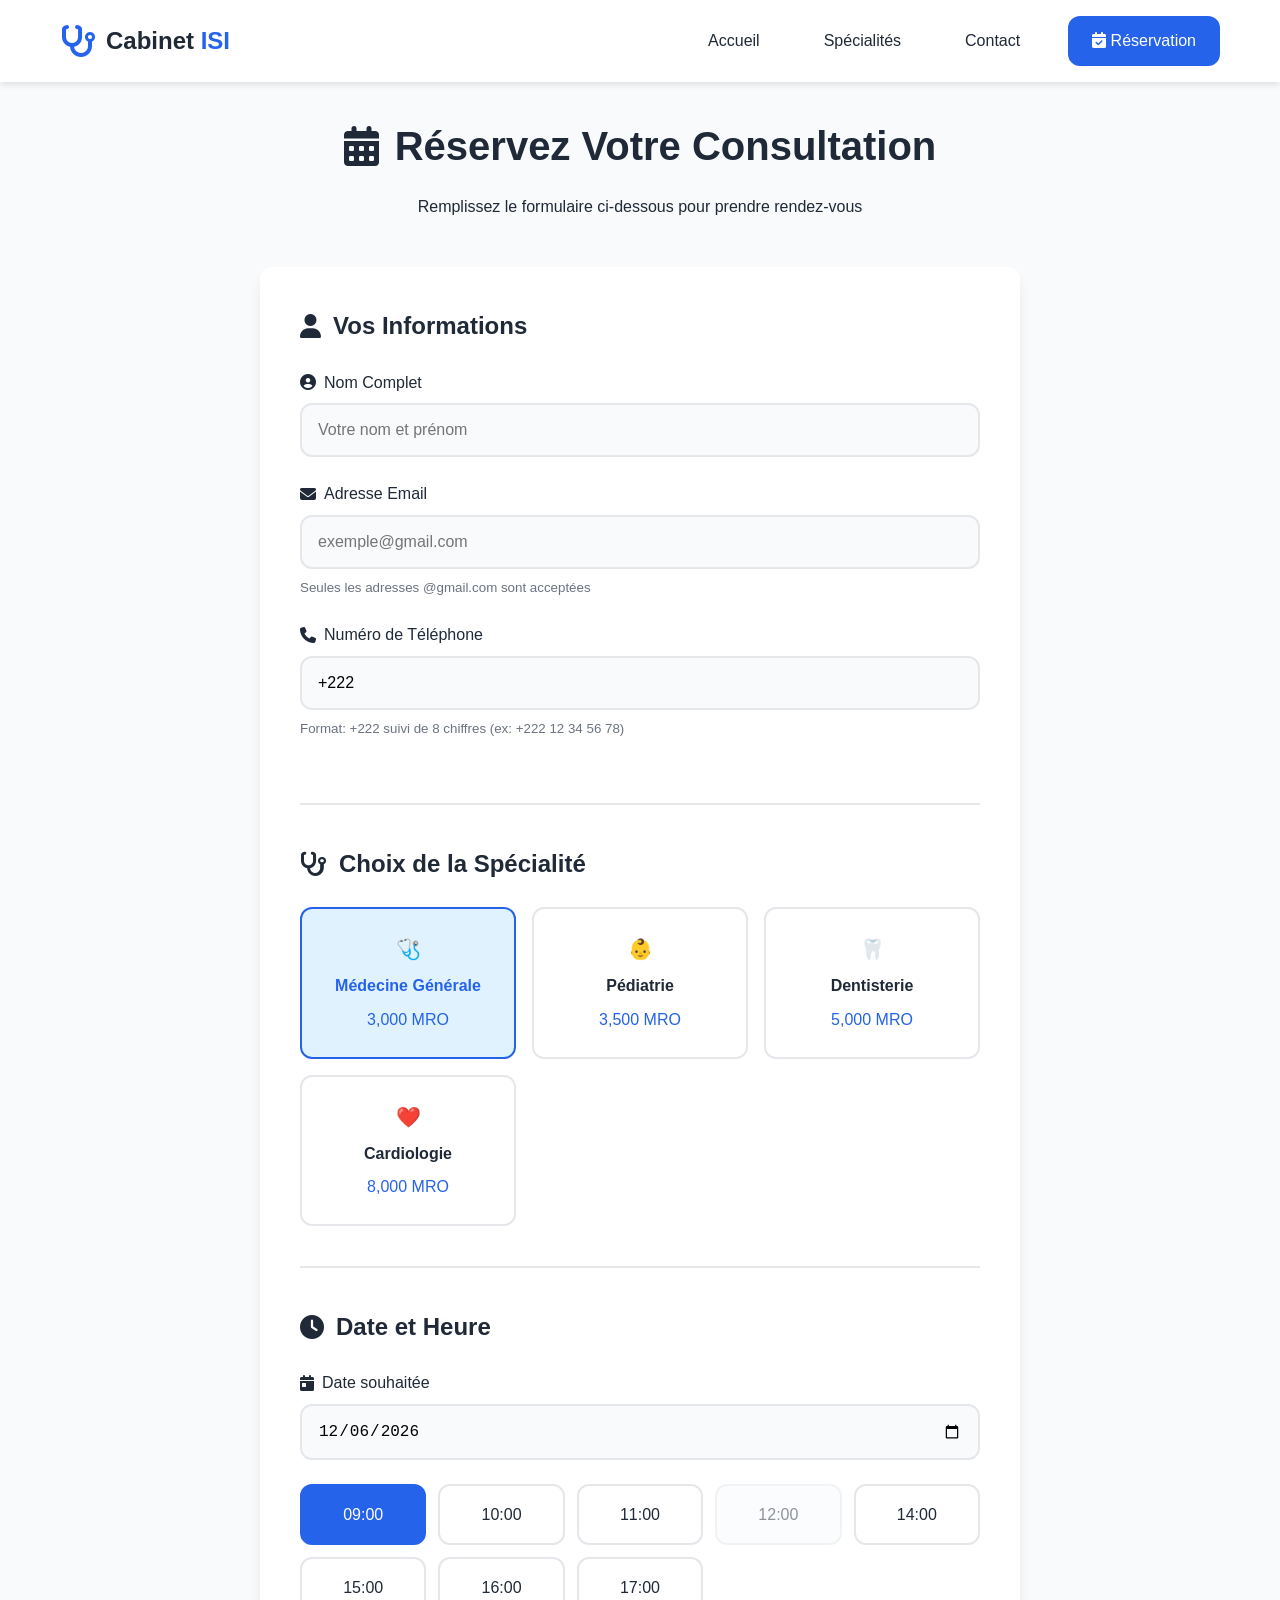
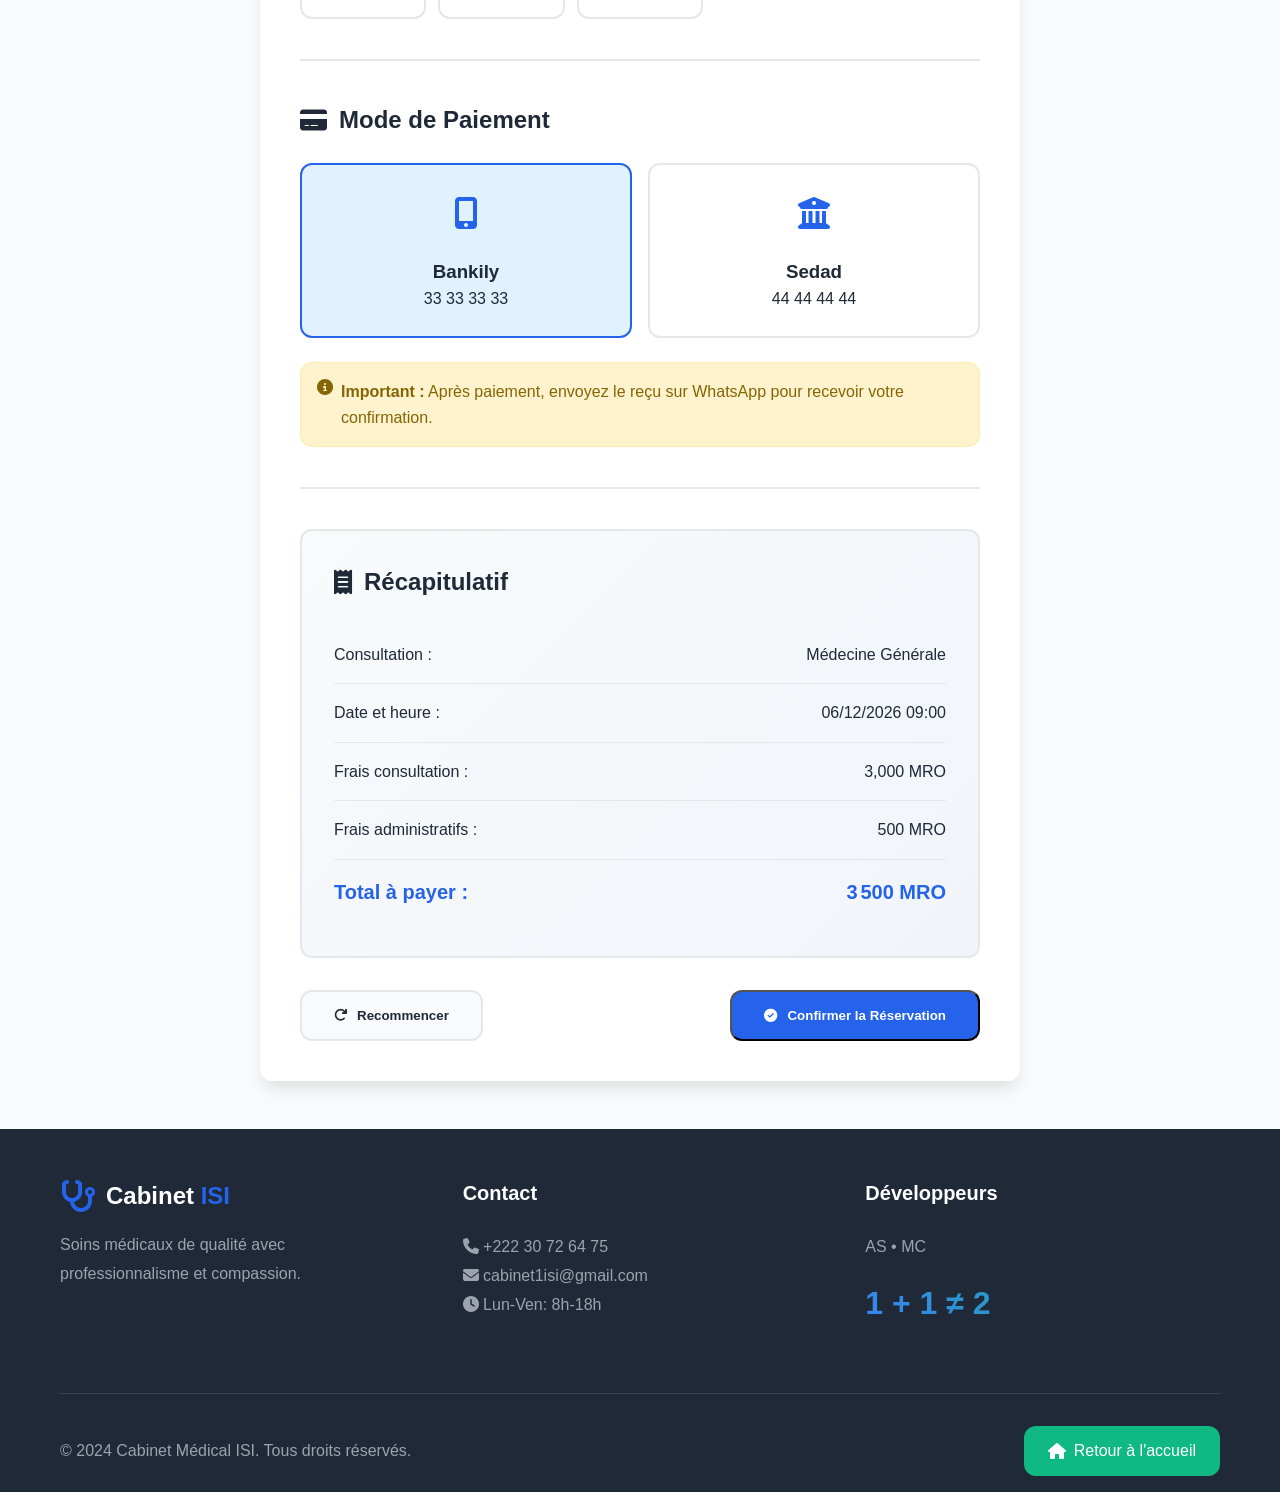
==== commit 549c1ed1: "Add files via upload" ====
--- a/booking.html
+++ b/booking.html
@@ -372,7 +372,11 @@
                         Numéro de Téléphone
                     </label>
                     <input type="tel" id="phone" class="form-input" 
-                           value="+222 " required>
+                           value="+222 " required 
+                           placeholder="+222 XX XX XX XX">
+                    <small style="color: var(--text-light); margin-top: 0.5rem; display: block;">
+                        Format: +222 suivi de 8 chiffres (ex: +222 12 34 56 78)
+                    </small>
                 </div>
             </div>
 
@@ -652,31 +656,37 @@
                 updateSummary();
             });
 
-            // Formatage du téléphone
+            // === التعديل: تنسيق رقم الهاتف ليقبل 8 أرقام ===
             const phoneInput = document.getElementById('phone');
             phoneInput.addEventListener('input', function(e) {
                 let value = this.value.replace(/\D/g, '');
                 
-                if (!value.startsWith('222')) {
-                    value = '222' + value;
+                // إزالة الرمز الدولي إذا كان المستخدم يكتبه
+                if (value.startsWith('222')) {
+                    value = value.substring(3);
                 }
                 
-                if (value.length > 3) {
-                    let formatted = '+222 ';
-                    value = value.substring(3);
-                    
-                    if (value.length > 0) {
-                        formatted += value.substring(0, 2);
-                        if (value.length > 2) {
-                            formatted += ' ' + value.substring(2, 4);
-                            if (value.length > 4) {
-                                formatted += ' ' + value.substring(4, 6);
+                // حصر الإدخال على 8 أرقام فقط
+                if (value.length > 8) {
+                    value = value.substring(0, 8);
+                }
+                
+                // تنسيق الرقم
+                let formatted = '+222';
+                if (value.length > 0) {
+                    formatted += ' ' + value.substring(0, 2);
+                    if (value.length > 2) {
+                        formatted += ' ' + value.substring(2, 4);
+                        if (value.length > 4) {
+                            formatted += ' ' + value.substring(4, 6);
+                            if (value.length > 6) {
+                                formatted += ' ' + value.substring(6, 8);
                             }
                         }
                     }
-                    
-                    this.value = formatted;
                 }
+                
+                this.value = formatted;
             });
         }
 
@@ -749,11 +759,14 @@
                 errorMessage = 'Veuillez utiliser une adresse @gmail.com';
             }
 
-            // Vérifier le téléphone
+            // === التعديل: تدقيق رقم الهاتف ليشمل 8 أرقام ===
             const phone = document.getElementById('phone').value;
-            if (phone && (!phone.startsWith('+222') || phone.replace(/\s/g, '').length < 12)) {
+            const phoneDigits = phone.replace(/\D/g, '');
+            
+            // الرقم يجب أن يكون: 222 + 8 أرقام = 11 رقم إجمالاً
+            if (phone && (!phone.startsWith('+222') || phoneDigits.length !== 11)) {
                 isValid = false;
-                errorMessage = 'Numéro de téléphone invalide. Format: +222 XX XX XX XX';
+                errorMessage = 'Numéro de téléphone invalide. Format: +222 suivi de 8 chiffres (ex: +222 12 34 56 78)';
             }
 
             if (!isValid) {
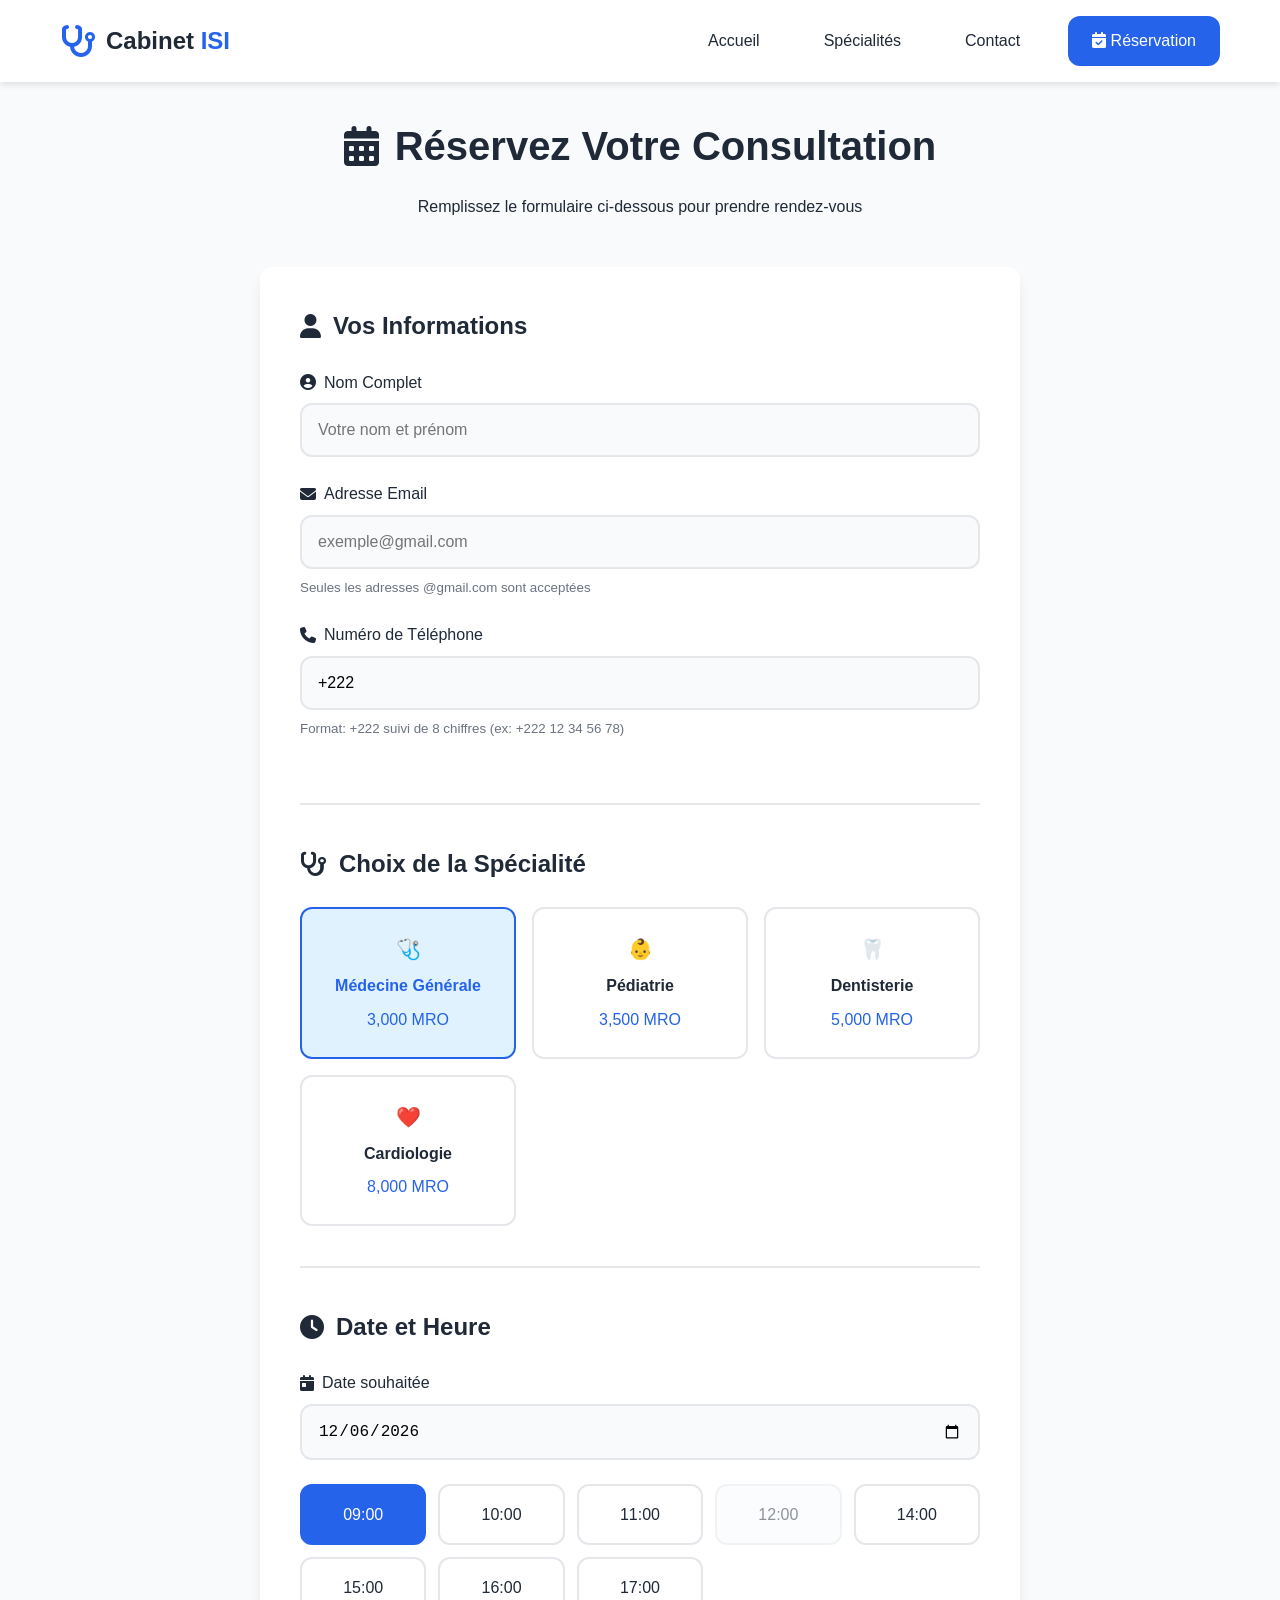
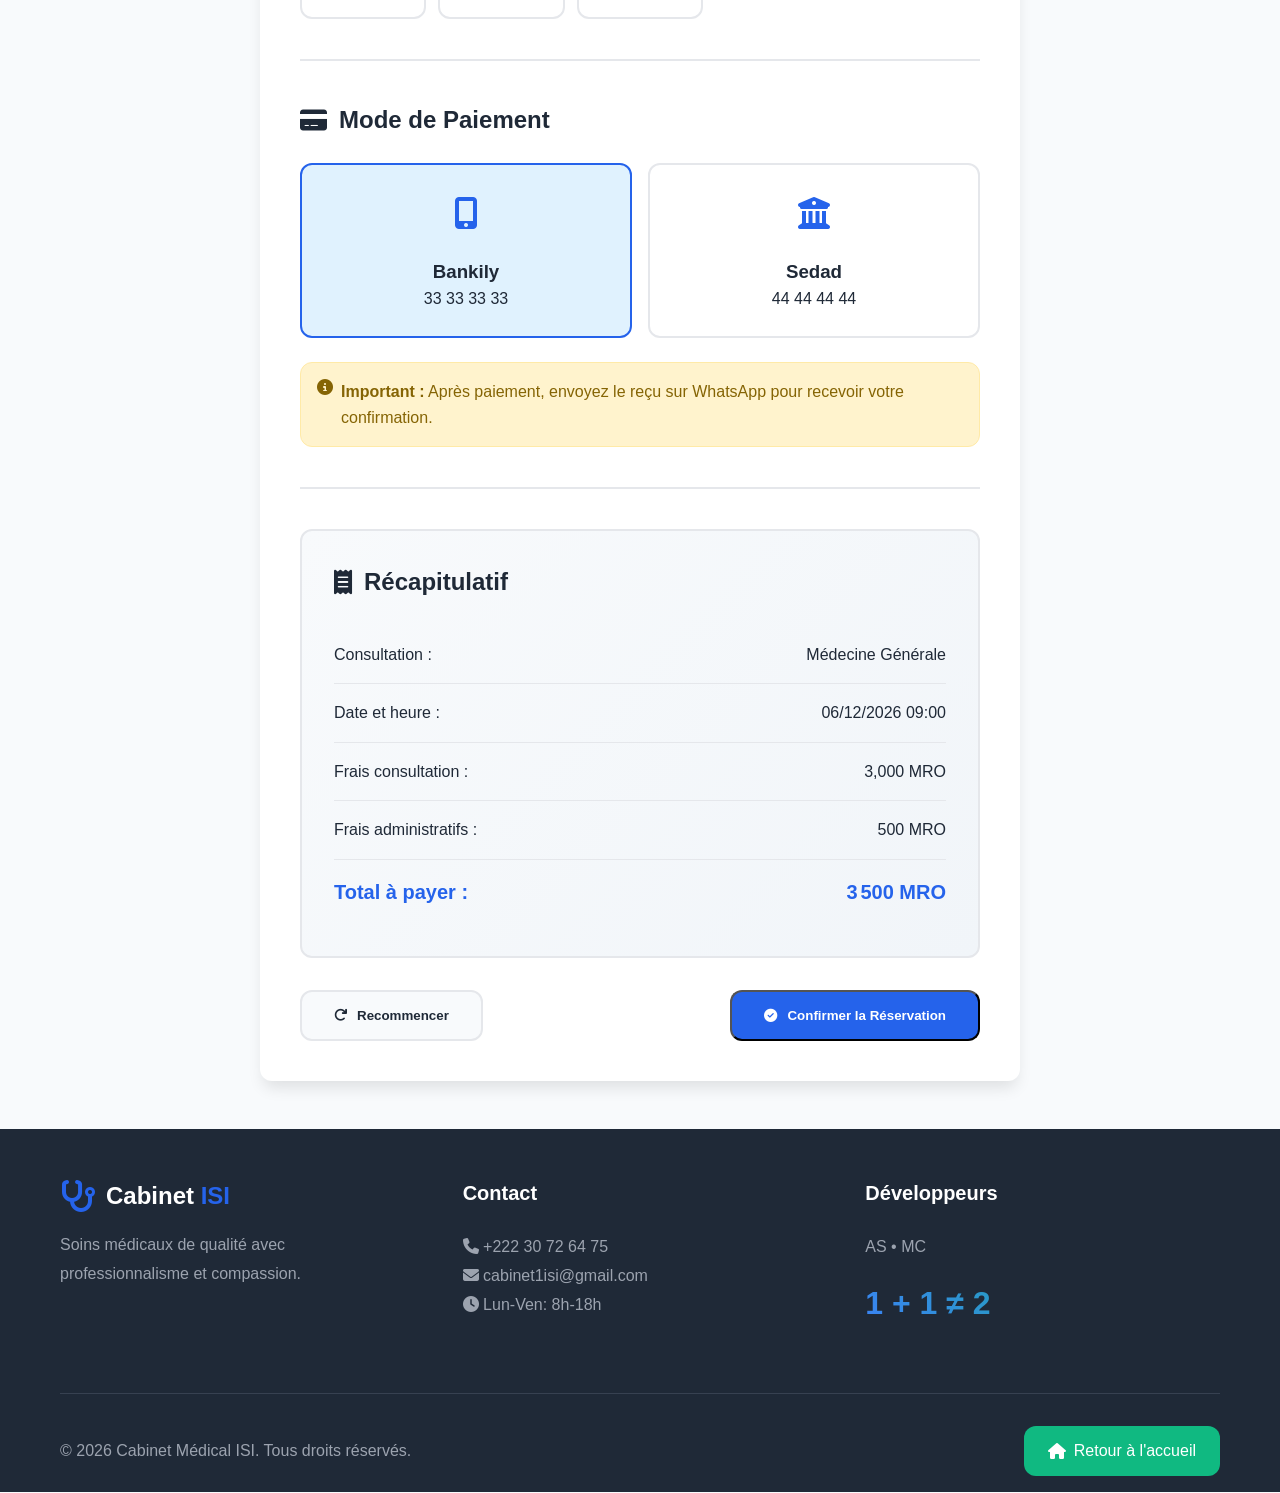
==== commit 583a2565: "Add files via upload" ====
--- a/booking.html
+++ b/booking.html
@@ -576,7 +576,7 @@
             </div>
             
             <div class="footer-bottom">
-                <p>© 2024 Cabinet Médical ISI. Tous droits réservés.</p>
+                <p>© 2026 Cabinet Médical ISI. Tous droits réservés.</p>
                 <a href="index.html" class="booking-link">
                     <i class="fas fa-home"></i> Retour à l'accueil
                 </a>
